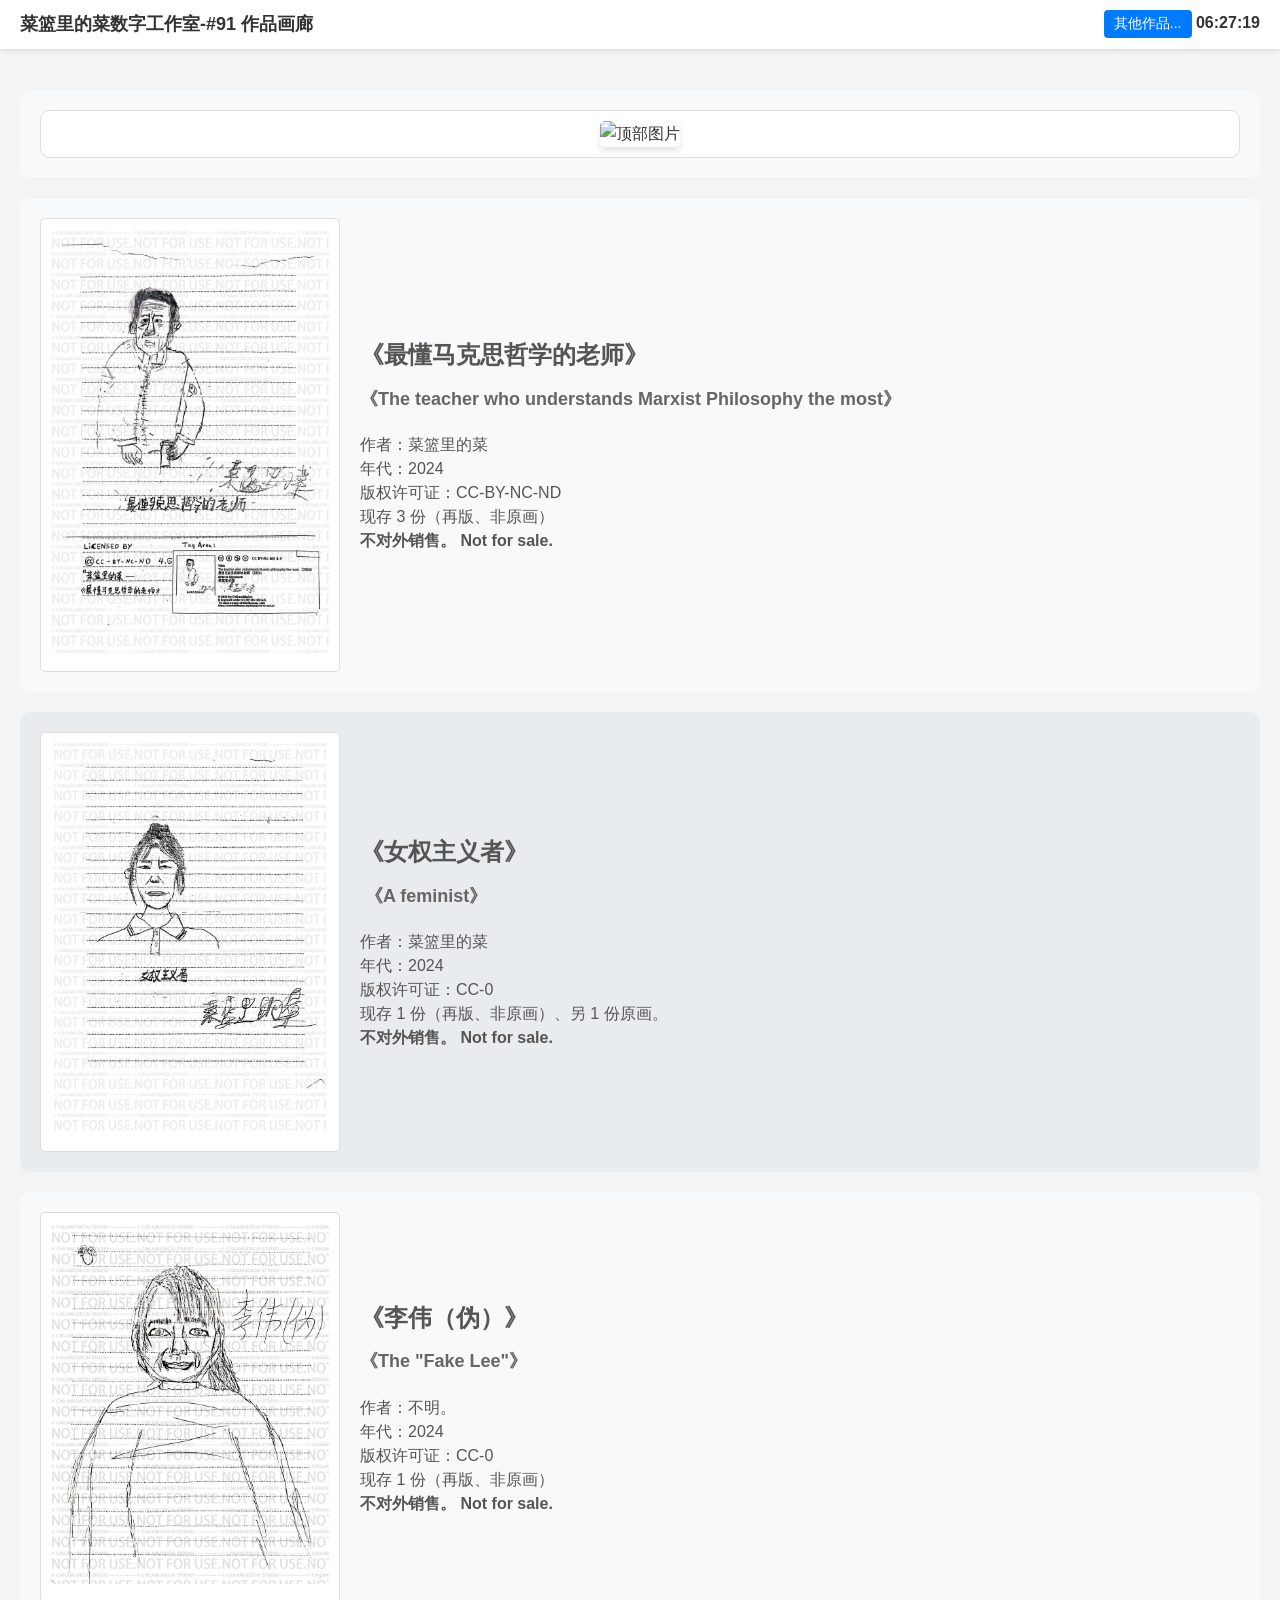
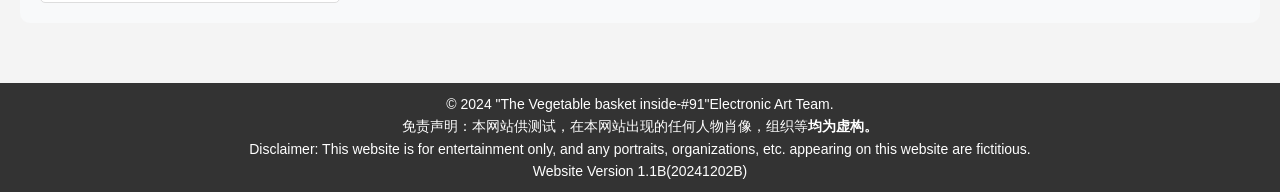
==== index.html @ 20da031d "Joke is Update! :) no way" ====
<!DOCTYPE html>
<html lang="zh-CN">
<head>
    <meta charset="UTF-8">
    <meta name="viewport" content="width=device-width, initial-scale=1.0">
    <title>"The Vegetable basket inside-#91"Electronic Art Team. Official Website</title>
    <link rel="stylesheet" href="style.css">
    <script src="script.js" defer></script>
</head>
<body>
    <!-- 顶栏 -->
    <header class="top-bar">
        <div class="left-section">
            <span class="title">菜篮里的菜数字工作室-#91 <strong>作品画廊</strong></span>
        </div>
    <div class="right-section">
    <button id="digital-art-museum" class="btn">其他作品...</button>
    <span id="clock" class="clock">00:00:00</span>
</div>
    </header>

    <!-- 主体内容 -->
    <main>
<section class="top-image-section" style="background-color: #f8f9fa;">
    <div class="art-frame">
        <img src="top1.png" alt="顶部图片">
    </div>
</section>
        <!-- 画作展示区域 1 -->
        <section class="art-section" style="background-color: #f8f9fa;">
            <div class="art-frame">
                <img src="pic1.png" alt="画作1">
            </div>
            <div class="art-info">
                <h1>《最懂马克思哲学的老师》</h1>
                <h2>《The teacher who understands Marxist Philosophy the most》</h2>
                <p>作者：菜篮里的菜<br>年代：2024<br>版权许可证：CC-BY-NC-ND</p>
	            <p>现存 3 份（再版、非原画）</p>
				<p><strong>不对外销售。 Not for sale.</strong></p>
            </div>
        </section>

        <!-- 画作展示区域 2 -->
        <section class="art-section" style="background-color: #e9ecef;">
            <div class="art-frame">
                <img src="pic2.png" alt="画作2">
            </div>
            <div class="art-info">
                <h1>《女权主义者》</h1>
                <h2>&nbsp;《A feminist》&nbsp;&nbsp;</h2>
              <p>作者：菜篮里的菜<br>年代：2024</p>
                <p>版权许可证：CC-0</p>
				<p>现存 1 份（再版、非原画）、另 1 份原画。</p>
				<p><strong>不对外销售。 Not for sale.</strong></p>
          </div>
        </section>
		        <!-- 画作展示区域 3-1 -->
        <section class="art-section" style="background-color: #f8f9fa;">
            <div class="art-frame">
                <img src="pic3.png" alt="画作3">
            </div>
            <div class="art-info">
                <h1>《李伟（伪）》</h1>
                <h2>《The "Fake Lee"》</h2>
                <p>作者：不明。<br>年代：2024<br>版权许可证：CC-0</p>
	            <p>现存 1 份（再版、非原画）</p>
				<p><strong>不对外销售。 Not for sale.</strong></p>
            </div>
        </section>

    </main>

    <!-- 页脚 -->
    <footer class="footer">
        <p>© 2024 "The Vegetable basket inside-#91"Electronic Art Team. </p>
        <p>免责声明：本网站供测试，在本网站出现的任何人物肖像，组织等<strong>均为虚构。</strong></p>
		<p>Disclaimer: This website is for entertainment only, and any portraits, organizations, etc. appearing on this website are fictitious.</p>
		<p>Website Version 1.1B(20241202B)</p>
    </footer>
</body>
</html>
---- style.css ----
/* 通用设置 */
* {
    margin: 0;
    padding: 0;
    box-sizing: border-box;
}
body {
    font-family: -apple-system, BlinkMacSystemFont, "Segoe UI", Roboto, "Helvetica Neue", Arial, sans-serif;
    line-height: 1.6;
    background-color: #f4f4f4;
    color: #333;
}

/* 顶栏 */
.top-bar {
    position: fixed;
    top: 0;
    width: 100%;
    background-color: #ffffff;
    display: flex;
    justify-content: space-between;
    align-items: center;
    padding: 10px 20px;
    box-shadow: 0 2px 4px rgba(0, 0, 0, 0.1);
    z-index: 1000;
}

.top-bar .left-section {
    display: flex;
    align-items: center;
}

.top-bar .logo {
    width: 30px;
    height: 30px;
    background-color: #000;
    border-radius: 50%;
    margin-right: 10px;
}

.top-bar .title {
    font-size: 18px;
    font-weight: bold;
}

.top-bar .clock {
    font-size: 16px;
    font-weight: bold;
}

/* 主体内容 */
main {
    margin-top: 70px;
    padding: 20px;
}

.art-section {
    display: flex;
    align-items: center;
    padding: 20px;
    border-radius: 10px;
    margin-bottom: 20px;
}

.art-frame {
    flex: 1;
    max-width: 300px;
    padding: 10px;
    background: #fff;
    border: 1px solid #ddd;
    border-radius: 5px;
    text-align: center;
}

.art-frame img {
    max-width: 100%;
    border-radius: 5px;
}

.art-info {
    flex: 2;
    padding: 20px;
    color: #555;
}

.art-info h1 {
    font-size: 24px;
    margin-bottom: 10px;
}

.art-info h2 {
    font-size: 18px;
    color: #666;
    margin-bottom: 20px;
}

.art-info p {
    font-size: 16px;
    line-height: 1.5;
}

/* 页脚 */
.footer {
    text-align: center;
    padding: 10px 0;
    background-color: #333;
    color: #fff;
    margin-top: 20px;
    font-size: 14px;
}
.btn {
    background-color: #007bff;
    color: #fff;
    border: none;
    border-radius: 4px;
    padding: 5px 10px;
    cursor: pointer;
    font-size: 14px;
    transition: background-color 0.3s ease;
}

.btn:hover {
    background-color: #0056b3;
}
/* 顶部图片区域样式 */
.top-image-section {
    display: flex;
    justify-content: center;
    align-items: center;
    padding: 20px;
    margin-bottom: 20px;
    border-radius: 10px;
}

.top-image-section .art-frame {
    max-width: 100%;
    background: #fff;
    border: 1px solid #ddd;
    border-radius: 10px;
    padding: 10px;
    text-align: center;
}

.top-image-section .art-frame img {
    max-width: 100%;
    border-radius: 5px;
    box-shadow: 0 4px 6px rgba(0, 0, 0, 0.1);
}
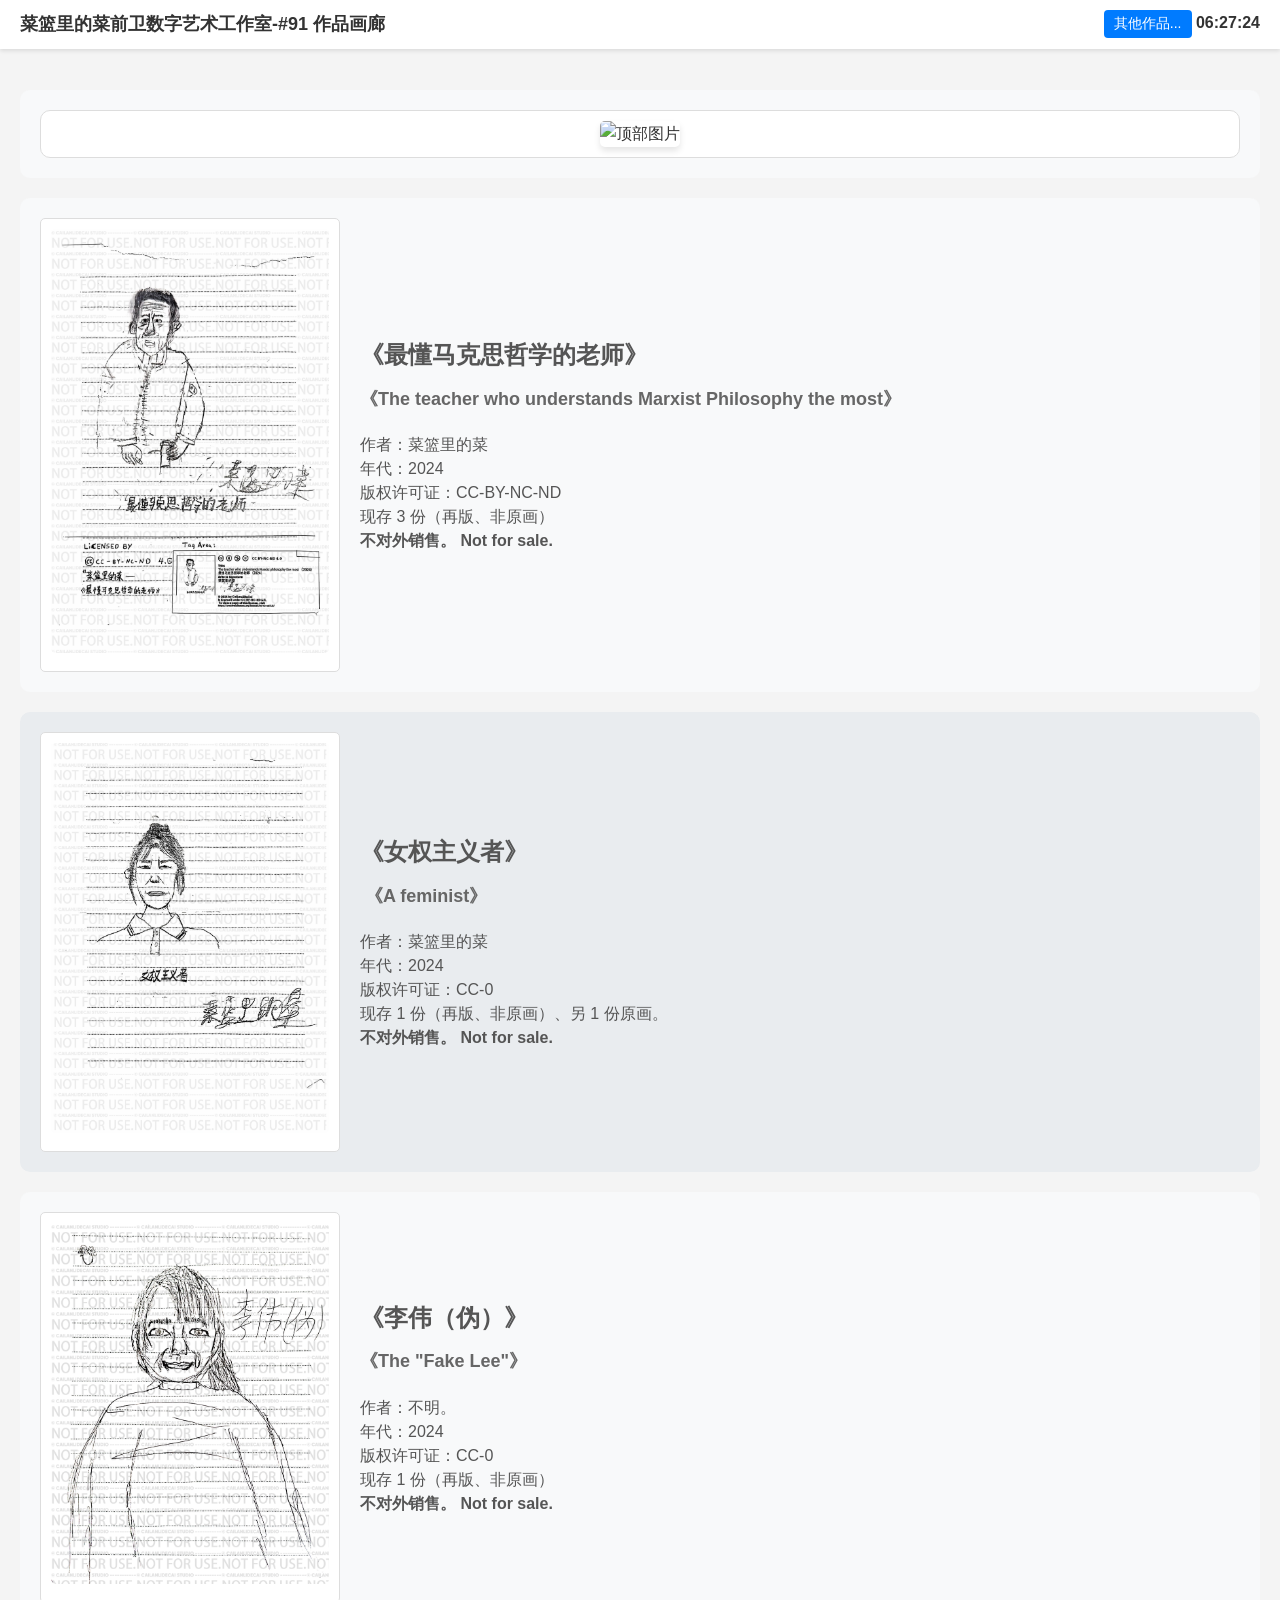
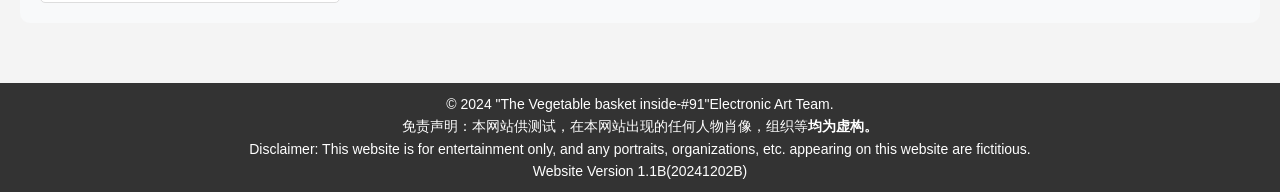
==== commit b5c4d2e3: "a joke :)))))" ====
--- a/index.html
+++ b/index.html
@@ -11,7 +11,7 @@
     <!-- 顶栏 -->
     <header class="top-bar">
         <div class="left-section">
-            <span class="title">菜篮里的菜数字工作室-#91 <strong>作品画廊</strong></span>
+            <span class="title">菜篮里的菜前卫数字艺术工作室-#91 <strong>作品画廊</strong></span>
         </div>
     <div class="right-section">
     <button id="digital-art-museum" class="btn">其他作品...</button>
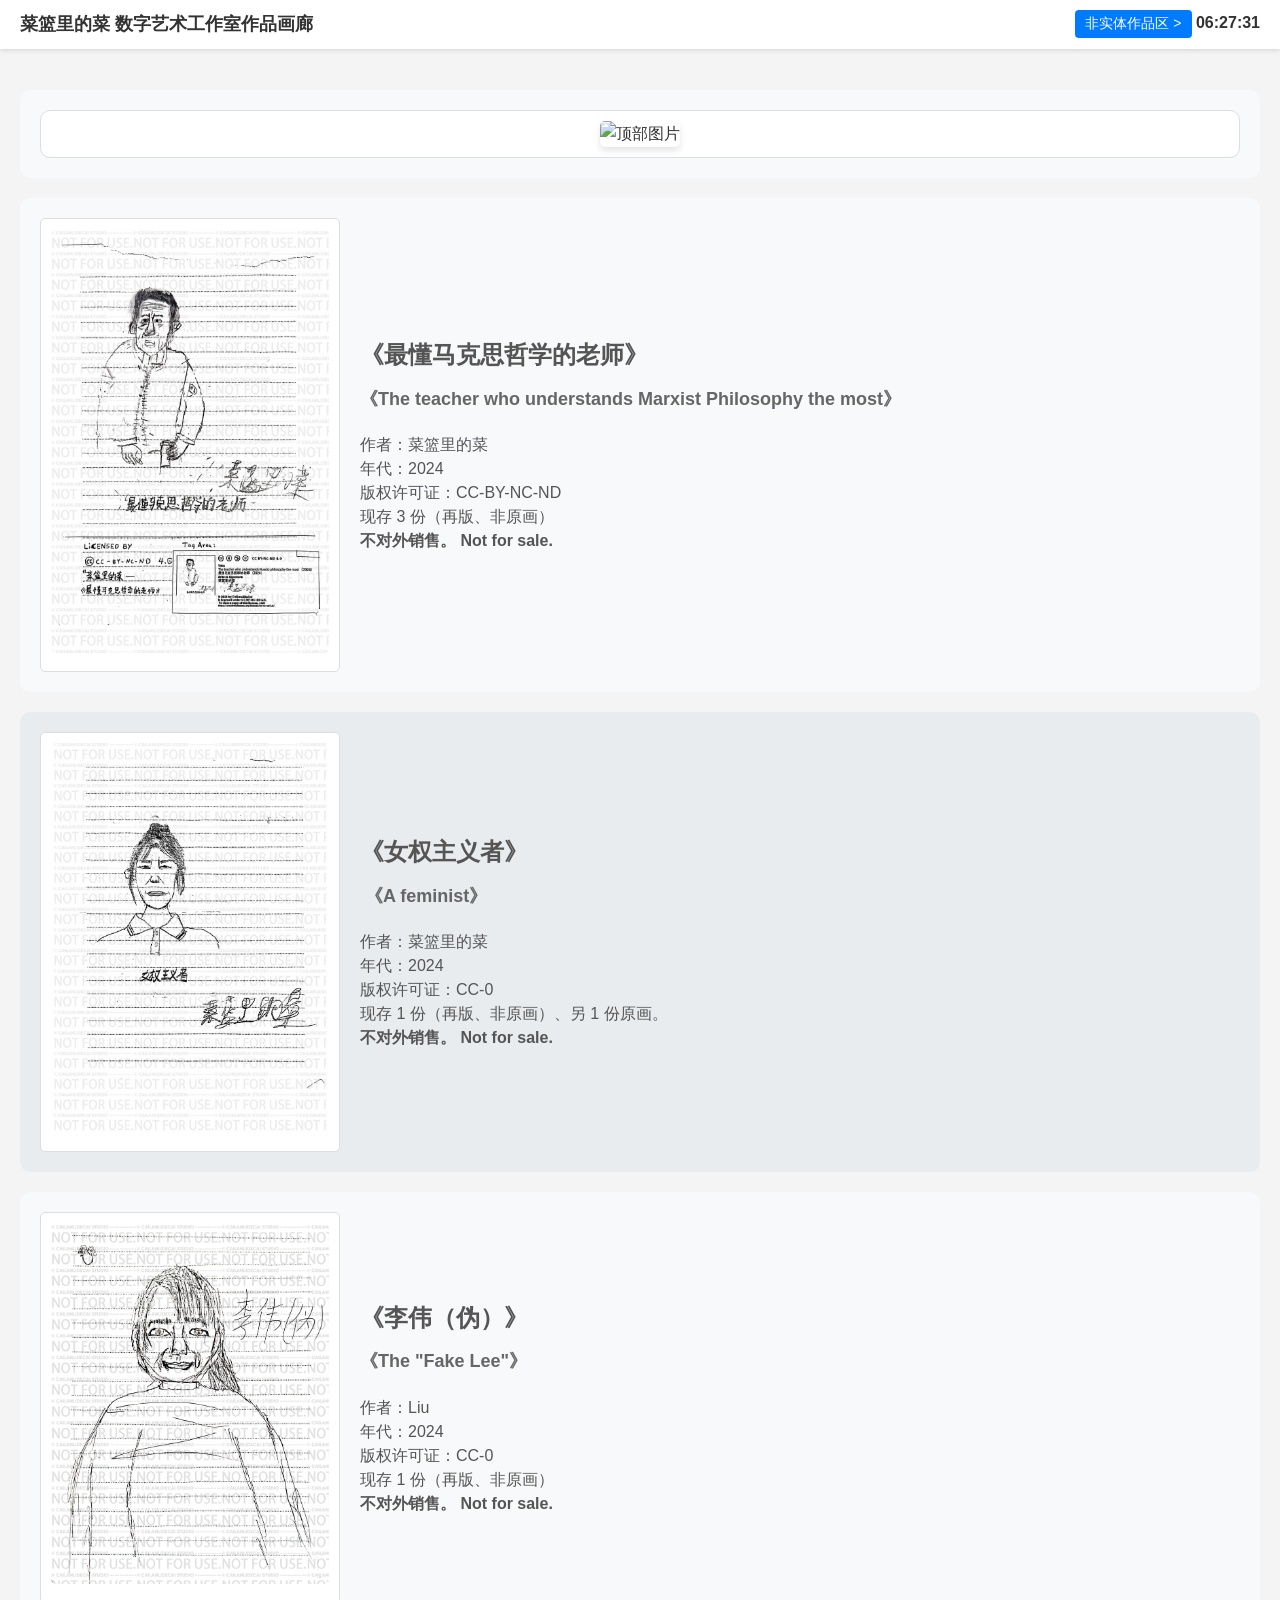
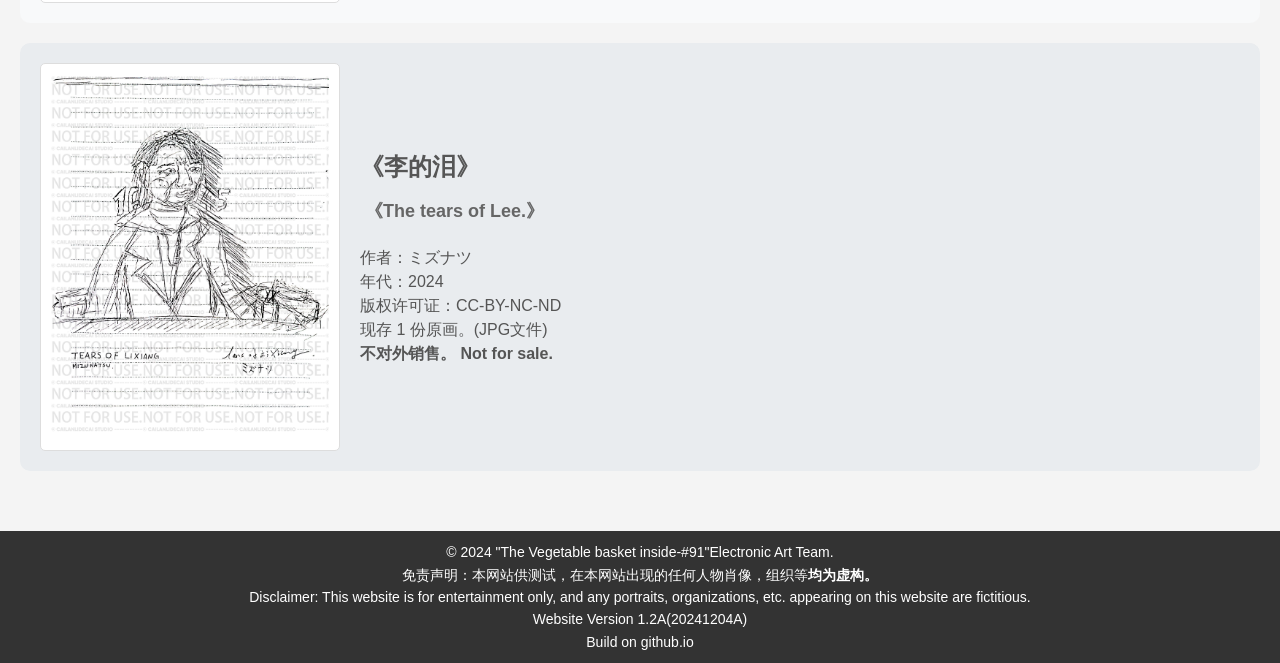
==== commit 96523f53: "update more joke :) This website is fake!" ====
--- a/index.html
+++ b/index.html
@@ -11,10 +11,10 @@
     <!-- 顶栏 -->
     <header class="top-bar">
         <div class="left-section">
-            <span class="title">菜篮里的菜前卫数字艺术工作室-#91 <strong>作品画廊</strong></span>
+            <span class="title">菜篮里的菜 数字艺术工作室<strong>作品画廊</strong></span>
         </div>
     <div class="right-section">
-    <button id="digital-art-museum" class="btn">其他作品...</button>
+    <button id="digital-art-museum" class="btn">非实体作品区 ></button>
     <span id="clock" class="clock">00:00:00</span>
 </div>
     </header>
@@ -23,7 +23,7 @@
     <main>
 <section class="top-image-section" style="background-color: #f8f9fa;">
     <div class="art-frame">
-        <img src="top1.png" alt="顶部图片">
+        <img src="top1v2.png" alt="顶部图片">
     </div>
 </section>
         <!-- 画作展示区域 1 -->
@@ -62,12 +62,25 @@
             <div class="art-info">
                 <h1>《李伟（伪）》</h1>
                 <h2>《The "Fake Lee"》</h2>
-                <p>作者：不明。<br>年代：2024<br>版权许可证：CC-0</p>
+                <p>作者：Liu<br>年代：2024<br>版权许可证：CC-0</p>
 	            <p>现存 1 份（再版、非原画）</p>
 				<p><strong>不对外销售。 Not for sale.</strong></p>
             </div>
         </section>
-
+        <!-- 画作展示区域 4-2 -->
+        <section class="art-section" style="background-color: #e9ecef;">
+            <div class="art-frame">
+                <img src="pic4.png" alt="画作4">
+            </div>
+            <div class="art-info">
+                <h1>《李的泪》</h1>
+                <h2>&nbsp;《The tears of Lee.》&nbsp;&nbsp;</h2>
+              <p>作者：ミズナツ<br>年代：2024</p>
+                <p>版权许可证：CC-BY-NC-ND</p>
+				<p>现存 1 份原画。(JPG文件)</p>
+				<p><strong>不对外销售。 Not for sale.</strong></p>
+          </div>
+        </section>
     </main>
 
     <!-- 页脚 -->
@@ -75,7 +88,8 @@
         <p>© 2024 "The Vegetable basket inside-#91"Electronic Art Team. </p>
         <p>免责声明：本网站供测试，在本网站出现的任何人物肖像，组织等<strong>均为虚构。</strong></p>
 		<p>Disclaimer: This website is for entertainment only, and any portraits, organizations, etc. appearing on this website are fictitious.</p>
-		<p>Website Version 1.1B(20241202B)</p>
+		<p>Website Version 1.2A(20241204A)</p>
+		<p>Build on github.io</p>
     </footer>
 </body>
 </html>
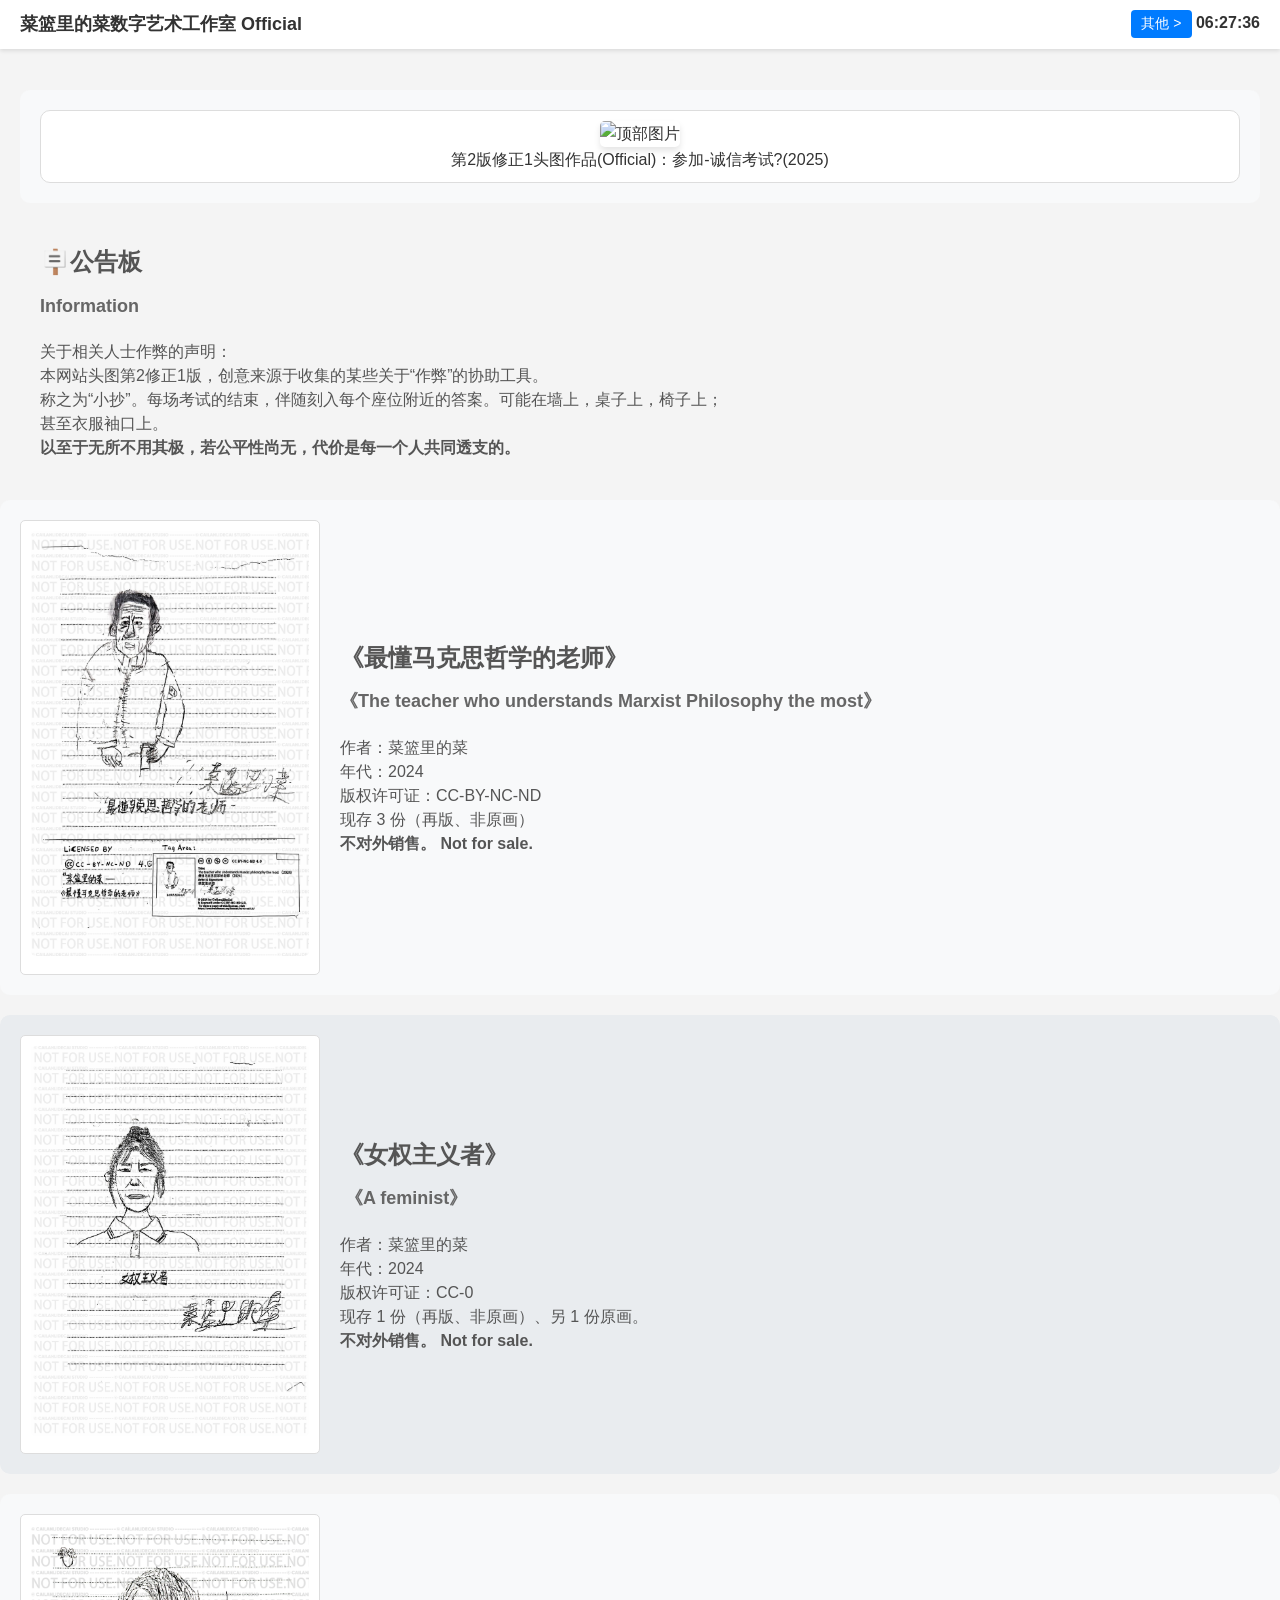
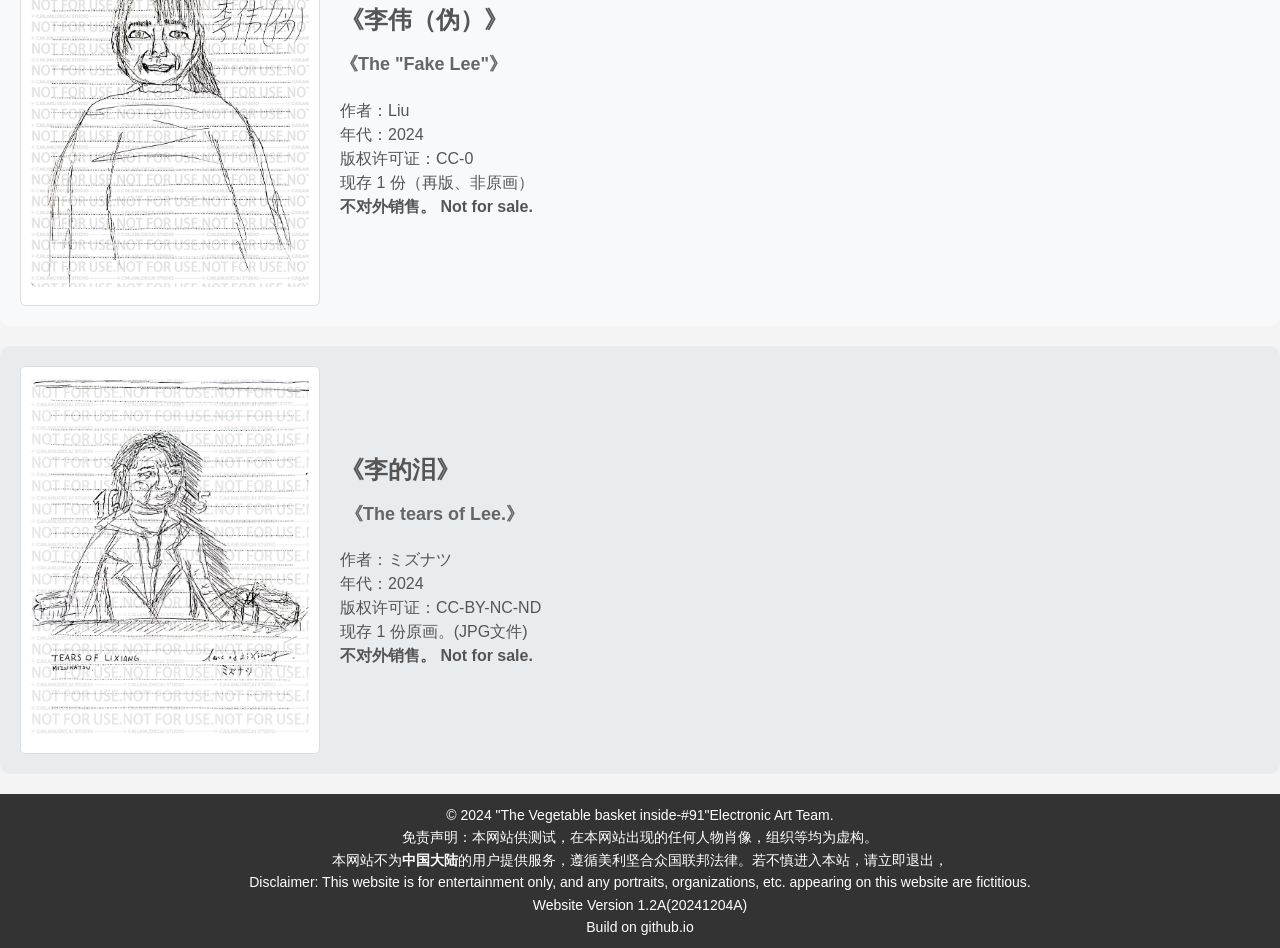
==== commit 052aeb9e: "v2(20250116a)" ====
--- a/index.html
+++ b/index.html
@@ -11,10 +11,10 @@
     <!-- 顶栏 -->
     <header class="top-bar">
         <div class="left-section">
-            <span class="title">菜篮里的菜 数字艺术工作室<strong>作品画廊</strong></span>
+            <span class="title">菜篮里的菜数字艺术工作室 Official</span>
         </div>
     <div class="right-section">
-    <button id="digital-art-museum" class="btn">非实体作品区 ></button>
+    <button id="digital-art-museum" class="btn">其他 ></button>
     <span id="clock" class="clock">00:00:00</span>
 </div>
     </header>
@@ -23,9 +23,22 @@
     <main>
 <section class="top-image-section" style="background-color: #f8f9fa;">
     <div class="art-frame">
-        <img src="top1v2.png" alt="顶部图片">
+        <img src="top2v1.png" alt="顶部图片">
+		                <p>第2版修正1头图作品(Official)：参加-诚信考试?(2025)</p>
     </div>
 </section>
+		        <!-- 画作展示区域 other -->
+
+            <div class="art-info">
+                <h1>🪧公告板</h1>
+                <h2>Information</h2>
+              <p>关于相关人士作弊的声明：<br>本网站头图第2修正1版，创意来源于收集的某些关于“作弊”的协助工具。</p>
+                <p>称之为“小抄”。每场考试的结束，伴随刻入每个座位附近的答案。可能在墙上，桌子上，椅子上；</p>
+				<p>甚至衣服袖口上。</p>
+				<p><strong>以至于无所不用其极，若公平性尚无，代价是每一个人共同透支的。</strong></p>
+          </div>
+        </section>
+    </main>
         <!-- 画作展示区域 1 -->
         <section class="art-section" style="background-color: #f8f9fa;">
             <div class="art-frame">
@@ -86,7 +99,8 @@
     <!-- 页脚 -->
     <footer class="footer">
         <p>© 2024 "The Vegetable basket inside-#91"Electronic Art Team. </p>
-        <p>免责声明：本网站供测试，在本网站出现的任何人物肖像，组织等<strong>均为虚构。</strong></p>
+        <p>免责声明：本网站供测试，在本网站出现的任何人物肖像，组织等均为虚构。</strong></p>
+        <p>本网站不为<strong>中国大陆</strong>的用户提供服务，遵循美利坚合众国联邦法律。若不慎进入本站，请立即退出，</strong></p>
 		<p>Disclaimer: This website is for entertainment only, and any portraits, organizations, etc. appearing on this website are fictitious.</p>
 		<p>Website Version 1.2A(20241204A)</p>
 		<p>Build on github.io</p>
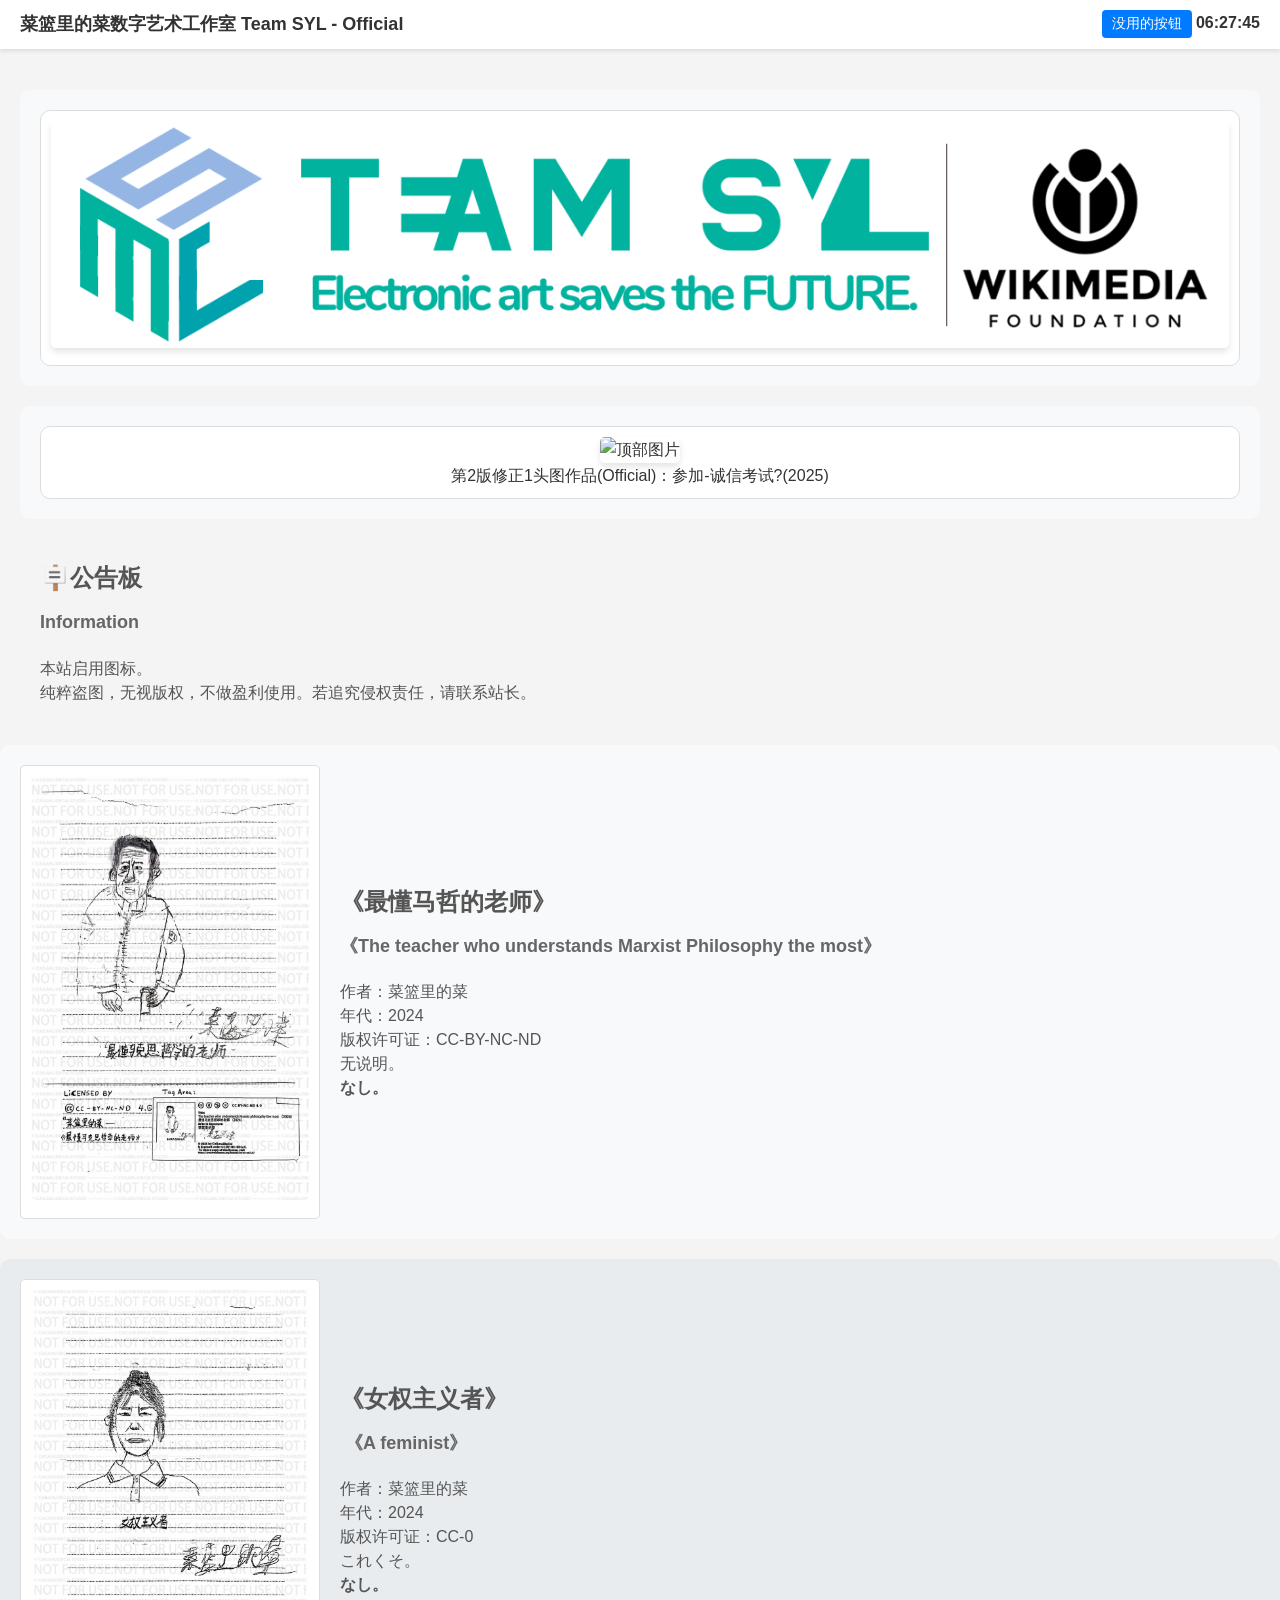
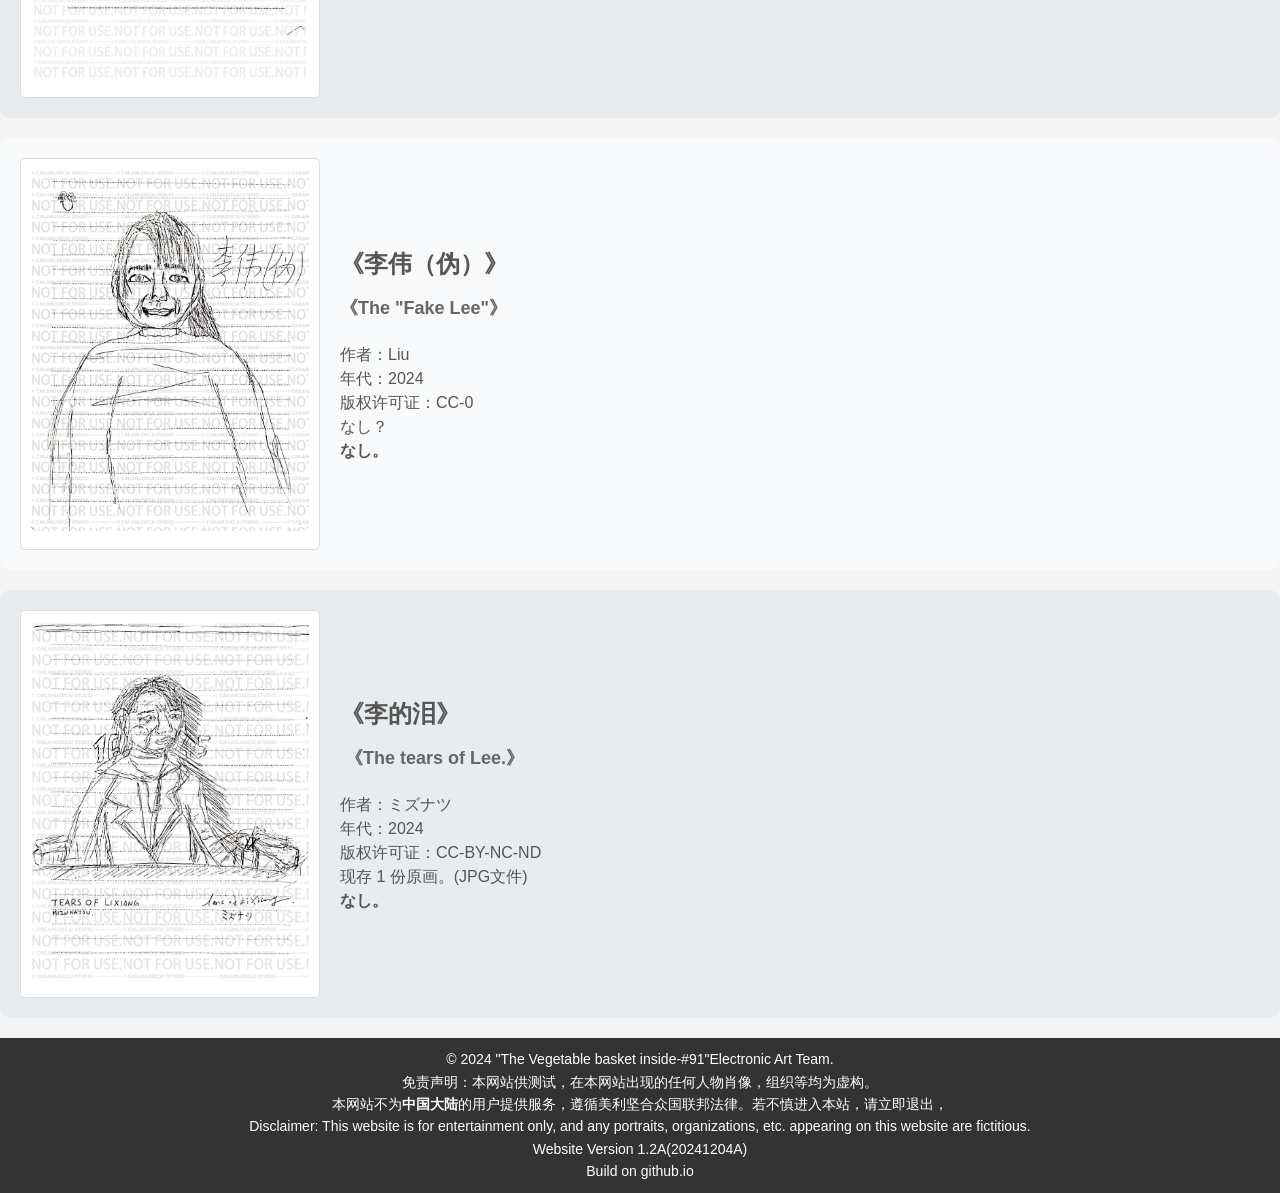
==== commit 3f325f69: "New Update!" ====
--- a/index.html
+++ b/index.html
@@ -3,7 +3,7 @@
 <head>
     <meta charset="UTF-8">
     <meta name="viewport" content="width=device-width, initial-scale=1.0">
-    <title>"The Vegetable basket inside-#91"Electronic Art Team. Official Website</title>
+    <title>Team SYL - Official Website</title>
     <link rel="stylesheet" href="style.css">
     <script src="script.js" defer></script>
 </head>
@@ -11,10 +11,10 @@
     <!-- 顶栏 -->
     <header class="top-bar">
         <div class="left-section">
-            <span class="title">菜篮里的菜数字艺术工作室 Official</span>
+            <span class="title">菜篮里的菜数字艺术工作室 Team SYL - Official</span>
         </div>
     <div class="right-section">
-    <button id="digital-art-museum" class="btn">其他 ></button>
+    <button id="digital-art-museum" class="btn">没用的按钮</button>
     <span id="clock" class="clock">00:00:00</span>
 </div>
     </header>
@@ -23,19 +23,23 @@
     <main>
 <section class="top-image-section" style="background-color: #f8f9fa;">
     <div class="art-frame">
+        <img src="logov1.png" alt="logo">
+    </div>
+</section>
+<section class="top-image-section" style="background-color: #f8f9fa;">
+    <div class="art-frame">
         <img src="top2v1.png" alt="顶部图片">
 		                <p>第2版修正1头图作品(Official)：参加-诚信考试?(2025)</p>
     </div>
 </section>
+		
 		        <!-- 画作展示区域 other -->
 
             <div class="art-info">
                 <h1>🪧公告板</h1>
                 <h2>Information</h2>
-              <p>关于相关人士作弊的声明：<br>本网站头图第2修正1版，创意来源于收集的某些关于“作弊”的协助工具。</p>
-                <p>称之为“小抄”。每场考试的结束，伴随刻入每个座位附近的答案。可能在墙上，桌子上，椅子上；</p>
-				<p>甚至衣服袖口上。</p>
-				<p><strong>以至于无所不用其极，若公平性尚无，代价是每一个人共同透支的。</strong></p>
+              <p>本站启用图标。<br>纯粹盗图，无视版权，不做盈利使用。若追究侵权责任，请联系站长。</p>
+
           </div>
         </section>
     </main>
@@ -45,11 +49,11 @@
                 <img src="pic1.png" alt="画作1">
             </div>
             <div class="art-info">
-                <h1>《最懂马克思哲学的老师》</h1>
+                <h1>《最懂马哲的老师》</h1>
                 <h2>《The teacher who understands Marxist Philosophy the most》</h2>
                 <p>作者：菜篮里的菜<br>年代：2024<br>版权许可证：CC-BY-NC-ND</p>
-	            <p>现存 3 份（再版、非原画）</p>
-				<p><strong>不对外销售。 Not for sale.</strong></p>
+	            <p>无说明。</p>
+				<p><strong>なし。</strong></p>
             </div>
         </section>
 
@@ -63,8 +67,8 @@
                 <h2>&nbsp;《A feminist》&nbsp;&nbsp;</h2>
               <p>作者：菜篮里的菜<br>年代：2024</p>
                 <p>版权许可证：CC-0</p>
-				<p>现存 1 份（再版、非原画）、另 1 份原画。</p>
-				<p><strong>不对外销售。 Not for sale.</strong></p>
+				<p>これくそ。</p>
+				<p><strong>なし。</strong></p>
           </div>
         </section>
 		        <!-- 画作展示区域 3-1 -->
@@ -76,8 +80,8 @@
                 <h1>《李伟（伪）》</h1>
                 <h2>《The "Fake Lee"》</h2>
                 <p>作者：Liu<br>年代：2024<br>版权许可证：CC-0</p>
-	            <p>现存 1 份（再版、非原画）</p>
-				<p><strong>不对外销售。 Not for sale.</strong></p>
+	            <p>なし？</p>
+				<p><strong>なし。</strong></p>
             </div>
         </section>
         <!-- 画作展示区域 4-2 -->
@@ -91,7 +95,7 @@
               <p>作者：ミズナツ<br>年代：2024</p>
                 <p>版权许可证：CC-BY-NC-ND</p>
 				<p>现存 1 份原画。(JPG文件)</p>
-				<p><strong>不对外销售。 Not for sale.</strong></p>
+				<p><strong>なし。</strong></p>
           </div>
         </section>
     </main>
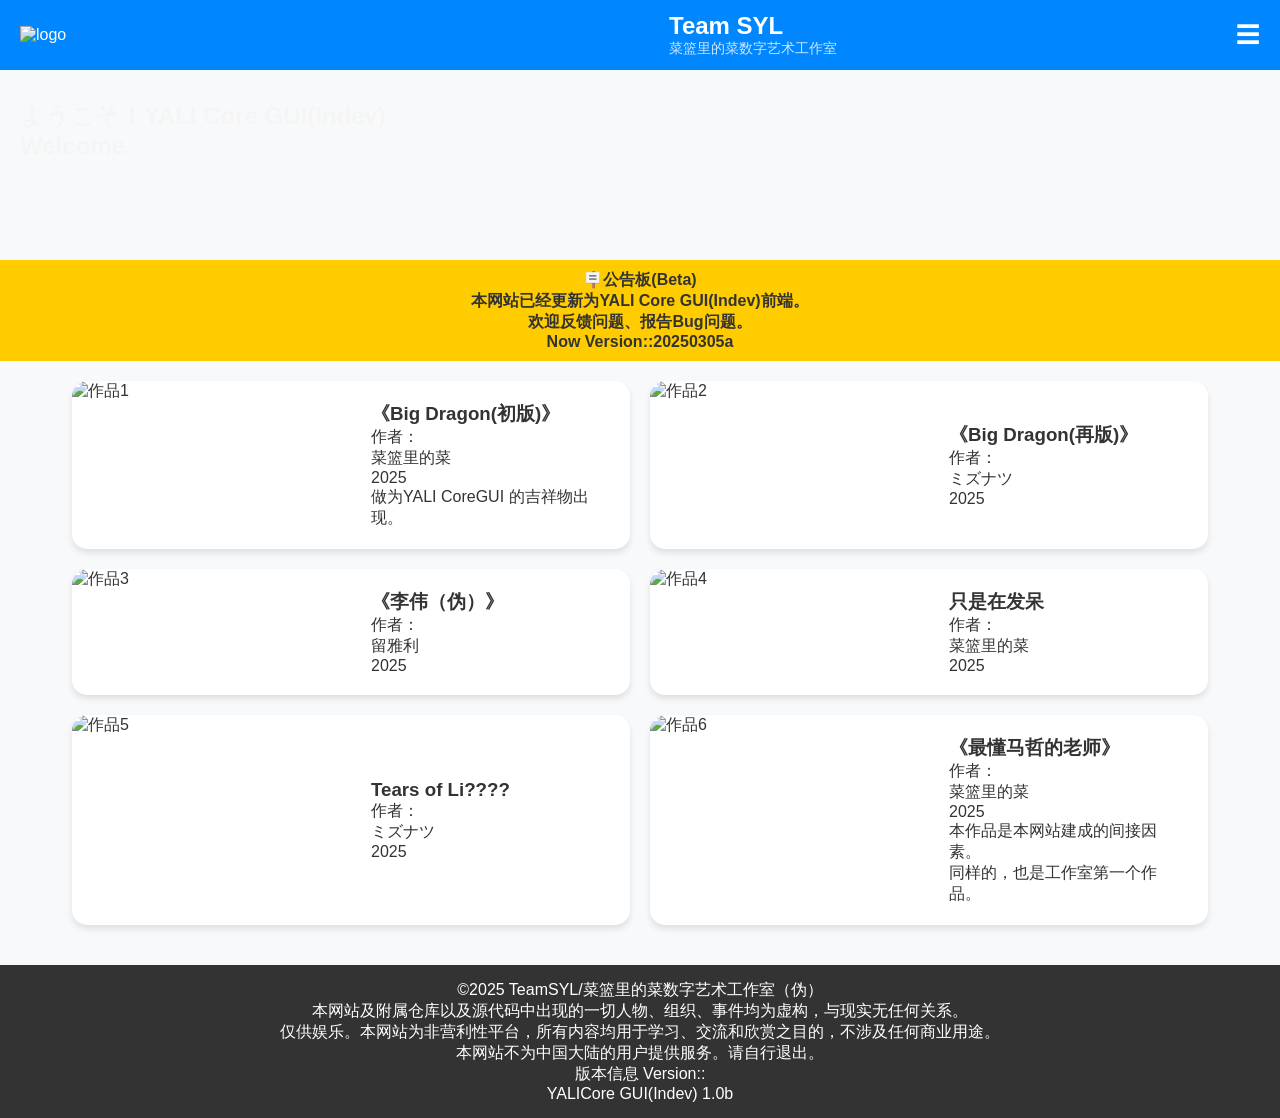
==== commit e3b03f7b: "YALICore GUI(Indev)Inside! New Start." ====
--- a/index.html
+++ b/index.html
@@ -3,111 +3,92 @@
 <head>
     <meta charset="UTF-8">
     <meta name="viewport" content="width=device-width, initial-scale=1.0">
-    <title>Team SYL - Official Website</title>
+    <title>Team SYL - Run on /YALICore Indev/</title>
     <link rel="stylesheet" href="style.css">
-    <script src="script.js" defer></script>
+    <script defer src="script.js"></script>
 </head>
 <body>
-    <!-- 顶栏 -->
-    <header class="top-bar">
-        <div class="left-section">
-            <span class="title">菜篮里的菜数字艺术工作室 Team SYL - Official</span>
+
+    <!-- 顶 -->
+    <header class="topbar">
+        <div class="logo-container">
+            <img src="images/logo.png" alt="logo" class="logo" ondblclick="redirectToInfo()">
         </div>
-    <div class="right-section">
-    <button id="digital-art-museum" class="btn">没用的按钮</button>
-    <span id="clock" class="clock">00:00:00</span>
-</div>
+        <div class="title">
+            <h1>Team SYL</h1>
+            <p>菜篮里的菜数字艺术工作室</p>
+        </div>
+        <button class="menu-btn" onclick="toggleMenu()">☰</button>
     </header>
 
-    <!-- 主体内容 -->
+    <!-- 菜单 -->
+    <nav class="side-menu">
+        <button class="close-btn" onclick="toggleMenu()">×</button>
+        <ul>
+            <li><a href="#">没用</a></li>
+            <li><a href="#">没用</a></li>
+            <li><a href="#">没用</a></li>
+        </ul>
+    </nav>
+	<!-- 侧边 -->
+<nav class="side-menu">
+    <button class="close-btn" onclick="toggleMenu()">×</button>
+    <ul>
+        <li><button class="menu-item" onclick="openPopup('你点这里干什么？')">首页</button></li>
+        <li><button class="menu-item" onclick="openPopup('告诉你了没用。')">没用</button></li>
+        <li><button class="menu-item" onclick="openPopup('免责声明
+
+本网站为非营利性平台，所有内容均用于学习、交流和欣赏之目的，不涉及任何商业用途。
+	1.	字体与文字图片
+	•	本网站所使用的字体、文字图片等素材，均来自官方授权、公共资源或用户自行提供。若因字体授权问题产生争议，请提供相关证明，我们将在核实后及时处理。
+	•	若某些字体或文字图片可能涉及未明确授权的版权内容，请相关权利人及时联系我们，我们将在收到通知后尽快删除或更换相关内容。
+	2.	用户投稿
+	•	用户在本网站提交的任何内容（包括但不限于文字、图片、字体等），应确保其拥有完整版权或已获得合法授权。
+	•	若用户提交的内容侵犯第三方权利，责任由投稿者本人承担，本网站不承担任何连带责任。
+	3.	法律与合规
+	•	本网站尊重并遵守中国大陆的知识产权法律法规，如《著作权法》《商标法》《互联网信息服务管理办法》等。
+	•	若网站内容无意中侵犯了您的合法权益，请联系我们，我们将积极沟通并妥善处理。')">联系我们</button></li>
+    </ul>
+</nav>
+
+<!-- 弹窗 -->
+<div id="popup" class="popup">
+    <div class="popup-content">
+        <p id="popup-text"></p>
+        <button class="popup-close" onclick="closePopup()">确定</button>
+    </div>
+</div>
+
+    <!-- 主页 -->
     <main>
-<section class="top-image-section" style="background-color: #f8f9fa;">
-    <div class="art-frame">
-        <img src="logov1.png" alt="logo">
-    </div>
-</section>
-<section class="top-image-section" style="background-color: #f8f9fa;">
-    <div class="art-frame">
-        <img src="top2v1.png" alt="顶部图片">
-		                <p>第2版修正1头图作品(Official)：参加-诚信考试?(2025)</p>
-    </div>
-</section>
-		
-		        <!-- 画作展示区域 other -->
-
-            <div class="art-info">
-                <h1>🪧公告板</h1>
-                <h2>Information</h2>
-              <p>本站启用图标。<br>纯粹盗图，无视版权，不做盈利使用。若追究侵权责任，请联系站长。</p>
-
-          </div>
+        <section class="hero">
+            <h2>ようこそ！YALI Core GUI(Indev)</h2>
+			<h2>Welcome.</h2>
         </section>
-    </main>
-        <!-- 画作展示区域 1 -->
-        <section class="art-section" style="background-color: #f8f9fa;">
-            <div class="art-frame">
-                <img src="pic1.png" alt="画作1">
-            </div>
-            <div class="art-info">
-                <h1>《最懂马哲的老师》</h1>
-                <h2>《The teacher who understands Marxist Philosophy the most》</h2>
-                <p>作者：菜篮里的菜<br>年代：2024<br>版权许可证：CC-BY-NC-ND</p>
-	            <p>无说明。</p>
-				<p><strong>なし。</strong></p>
-            </div>
+        <section class="announcement">
+            <p>🪧公告板(Beta)</p>
+            <p>本网站已经更新为YALI Core GUI(Indev)前端。</p>
+            <p>欢迎反馈问题、报告Bug问题。</p>
+            <p>Now Version::20250305a</p>
         </section>
-
-        <!-- 画作展示区域 2 -->
-        <section class="art-section" style="background-color: #e9ecef;">
-            <div class="art-frame">
-                <img src="pic2.png" alt="画作2">
-            </div>
-            <div class="art-info">
-                <h1>《女权主义者》</h1>
-                <h2>&nbsp;《A feminist》&nbsp;&nbsp;</h2>
-              <p>作者：菜篮里的菜<br>年代：2024</p>
-                <p>版权许可证：CC-0</p>
-				<p>これくそ。</p>
-				<p><strong>なし。</strong></p>
-          </div>
-        </section>
-		        <!-- 画作展示区域 3-1 -->
-        <section class="art-section" style="background-color: #f8f9fa;">
-            <div class="art-frame">
-                <img src="pic3.png" alt="画作3">
-            </div>
-            <div class="art-info">
-                <h1>《李伟（伪）》</h1>
-                <h2>《The "Fake Lee"》</h2>
-                <p>作者：Liu<br>年代：2024<br>版权许可证：CC-0</p>
-	            <p>なし？</p>
-				<p><strong>なし。</strong></p>
-            </div>
-        </section>
-        <!-- 画作展示区域 4-2 -->
-        <section class="art-section" style="background-color: #e9ecef;">
-            <div class="art-frame">
-                <img src="pic4.png" alt="画作4">
-            </div>
-            <div class="art-info">
-                <h1>《李的泪》</h1>
-                <h2>&nbsp;《The tears of Lee.》&nbsp;&nbsp;</h2>
-              <p>作者：ミズナツ<br>年代：2024</p>
-                <p>版权许可证：CC-BY-NC-ND</p>
-				<p>现存 1 份原画。(JPG文件)</p>
-				<p><strong>なし。</strong></p>
-          </div>
+        <section class="gallery">
+            <div class="gallery-item"><img src="images/1.png" alt="作品1"><div class="info"><h3>《Big Dragon(初版)》</h3><p>作者：</p><p>菜篮里的菜</p><p>2025</p><p>做为YALI CoreGUI 的吉祥物出现。</p></div></div>
+            <div class="gallery-item"><img src="images/2.png" alt="作品2"><div class="info"><h3>《Big Dragon(再版)》</h3><p>作者：</p><p>ミズナツ</p><p>2025</p></div></div>
+            <div class="gallery-item"><img src="images/3.png" alt="作品3"><div class="info"><h3>《李伟（伪）》</h3><p>作者：</p><p>留雅利</p><p>2025</p></div></div>
+            <div class="gallery-item"><img src="images/4.png" alt="作品4"><div class="info"><h3>只是在发呆</h3><p>作者：</p><p>菜篮里的菜</p><p>2025</p></div></div>
+            <div class="gallery-item"><img src="images/5.png" alt="作品5"><div class="info"><h3>Tears of Li????</h3><p>作者：</p><p>ミズナツ</p><p>2025</p></div></div>
+            <div class="gallery-item"><img src="images/6.png" alt="作品6"><div class="info"><h3>《最懂马哲的老师》</h3><p>作者：</p><p>菜篮里的菜</p><p>2025</p><p>本作品是本网站建成的间接因素。</p><p>同样的，也是工作室第一个作品。</p></div></div></div></div>
         </section>
     </main>
 
-    <!-- 页脚 -->
-    <footer class="footer">
-        <p>© 2024 "The Vegetable basket inside-#91"Electronic Art Team. </p>
-        <p>免责声明：本网站供测试，在本网站出现的任何人物肖像，组织等均为虚构。</strong></p>
-        <p>本网站不为<strong>中国大陆</strong>的用户提供服务，遵循美利坚合众国联邦法律。若不慎进入本站，请立即退出，</strong></p>
-		<p>Disclaimer: This website is for entertainment only, and any portraits, organizations, etc. appearing on this website are fictitious.</p>
-		<p>Website Version 1.2A(20241204A)</p>
-		<p>Build on github.io</p>
+    <footer>
+        <p>&copy;2025 TeamSYL/菜篮里的菜数字艺术工作室（伪）</p>
+        <p>本网站及附属仓库以及源代码中出现的一切人物、组织、事件均为虚构，与现实无任何关系。</p></p>仅供娱乐。本网站为非营利性平台，所有内容均用于学习、交流和欣赏之目的，不涉及任何商业用途。</p>
+        <p>本网站不为中国大陆的用户提供服务。请自行退出。</p>
+        <p>版本信息 Version::</p>
+		<p>YALICore GUI(Indev) 1.0b</p>
     </footer>
+
+	
 </body>
 </html>
--- a/style.css
+++ b/style.css
@@ -1,148 +1,266 @@
-/* 通用设置 */
+/* 全局样式 */
 * {
     margin: 0;
     padding: 0;
     box-sizing: border-box;
-}
+    font-family: "Arial", sans-serif;
+}
+
 body {
-    font-family: -apple-system, BlinkMacSystemFont, "Segoe UI", Roboto, "Helvetica Neue", Arial, sans-serif;
-    line-height: 1.6;
-    background-color: #f4f4f4;
+    background-color: #f8f9fa;
     color: #333;
 }
 
 /* 顶栏 */
-.top-bar {
+.topbar {
+    display: flex;
+    justify-content: space-between;
+    align-items: center;
+    background-color: #0086FF;
+    color: white;
+    padding: 15px 20px;
     position: fixed;
     top: 0;
     width: 100%;
-    background-color: #ffffff;
-    display: flex;
-    justify-content: space-between;
-    align-items: center;
+    height: 70px;
+    z-index: 1000;
+}
+
+.title h1 {
+    font-size: 24px;
+    font-weight: bold;
+	
+}
+
+.title p {
+    font-size: 14px;
+    opacity: 0.8;
+}
+
+/* 菜单按钮 */
+.menu-btn {
+    font-size: 24px;
+    background: none;
+    border: none;
+    color: white;
+    cursor: pointer;
+}
+
+/* 侧边菜单 */
+.side-menu {
+    position: fixed;
+    right: -250px;
+    top: 0;
+    width: 250px;
+    height: 100%;
+    background-color: #E7E7E7;
+    color: white;
+    padding-top: 60px;
+    transition: right 0.4s ease-in-out;
+    border-top-left-radius: 20px;
+    border-bottom-left-radius: 20px;
+}
+
+.side-menu.active {
+    right: 0;
+}
+
+/* 响应式菜单 */
+@media (max-width : 1083px ){
+    .side-menu {
+        width: 200px;
+    }
+}
+
+/* 头图 */
+.hero {
+    background: url("images/banner.png") no-repeat center;
+    background-size: cover;
+    text-align: left;
+    color: whitesmoke;
+    padding: 100px 20px;
+}
+
+/* 公告板 */
+.announcement {
+    background: #ffcc00;
+    color: #333;
+    padding: 10px;
+    text-align: center;
+    font-weight: bold;
+}
+
+/* 画廊 */
+.gallery {
+    display: flex;
+    flex-wrap: wrap;
+    justify-content: center;
+    gap: 20px;
+    padding: 20px;
+}
+
+.gallery-item {
+    display: flex;
+    width: 45%;
+    background: white;
+    border-radius: 15px;
+    overflow: hidden;
+    box-shadow: 0px 4px 6px rgba(0, 0, 0, 0.1);
+    transition: transform 0.3s ease-in-out;
+}
+
+/* 适应手机屏幕 */
+@media (max-width : 1083px ){
+    .gallery-item {
+        width: 90%;
+        flex-direction: column;
+    }
+}
+
+.gallery-item:hover {
+    transform: scale(1.03);
+}
+
+.gallery-item img {
+    width: 50%;
+    object-fit: cover;
+    border-top-left-radius: 15px;
+    border-bottom-left-radius: 15px;
+}
+
+@media (max-width : 1083px ){
+    .gallery-item img {
+        width: 100%;
+    }
+}
+
+.gallery-item .info {
+    width: 50%;
+    padding: 20px;
+    display: flex;
+    flex-direction: column;
+    justify-content: center;
+}
+
+@media (max-width : 1083px ){
+    .gallery-item .info {
+        width: 100%;
+        text-align: center;
+    }
+}
+
+/* 底部 */
+footer {
+    text-align: center;
+    padding: 15px;
+    background: #333;
+    color: white;
+    margin-top: 20px;
+}
+/* 网站标志 */
+.logo-container {
+    display: flex;
+    align-items: center;
+}
+
+.logo {
+    width: 250px;
+    height: auto;
+    object-fit: contain;
+    cursor: pointer;
+}
+/* 彩蛋 */
+.info-page {
+    background-color: #d0ebff; /* 淡蓝色背景 */
+    display: flex;
+    justify-content: center;
+    align-items: center;
+    height: 100vh;
+    flex-direction: column;
+    text-align: center;
+}
+
+.content {
+    max-width: 600px;
+}
+
+#team-logo {
+    width: 100%;
+    max-width: 400px;
+    cursor: pointer;
+    transition: opacity 0.3s ease-in-out;
+}
+/* 侧边菜单 */
+.side-menu {
+    position: fixed;
+    top: 0;
+    right: -250px;
+    width: 250px;
+    height: 100%;
+    background: rgba(50, 50, 50, 0.9);
+    backdrop-filter: blur(10px);
+    transition: right 0.3s ease-in-out;
+    display: flex;
+    flex-direction: column;
+    align-items: center;
+    padding-top: 50px;
+}
+
+.side-menu.active {
+    right: 0;
+}
+
+/* 关闭按钮 */
+.close-btn {
+    font-size: 24px;
+    color: white;
+    background: none;
+    border: none;
+    cursor: pointer;
+    position: absolute;
+    top: 10px;
+    right: 15px;
+}
+
+/* 菜单按钮（超大圆角） */
+.menu-item {
+    background: #ffffff;
+    border: none;
+    padding: 15px 30px;
+    margin: 10px 0;
+    border-radius: 50px;
+    font-size: 18px;
+    cursor: pointer;
+    transition: 0.3s;
+}
+
+.menu-item:hover {
+    background: #ddd;
+}
+
+/* 弹窗 */
+.popup {
+    position: fixed;
+    top: 50%;
+    left: 50%;
+    transform: translate(-50%, -50%);
+    background: white;
+    padding: 20px;
+    border-radius: 15px;
+    box-shadow: 0 0 10px rgba(0, 0, 0, 0.2);
+    display: none;
+}
+
+.popup-content {
+    text-align: center;
+}
+
+.popup-close {
+    background: #007bff;
+    color: white;
+    border: none;
     padding: 10px 20px;
-    box-shadow: 0 2px 4px rgba(0, 0, 0, 0.1);
-    z-index: 1000;
-}
-
-.top-bar .left-section {
-    display: flex;
-    align-items: center;
-}
-
-.top-bar .logo {
-    width: 30px;
-    height: 30px;
-    background-color: #000;
-    border-radius: 50%;
-    margin-right: 10px;
-}
-
-.top-bar .title {
-    font-size: 18px;
-    font-weight: bold;
-}
-
-.top-bar .clock {
-    font-size: 16px;
-    font-weight: bold;
-}
-
-/* 主体内容 */
-main {
-    margin-top: 70px;
-    padding: 20px;
-}
-
-.art-section {
-    display: flex;
-    align-items: center;
-    padding: 20px;
-    border-radius: 10px;
-    margin-bottom: 20px;
-}
-
-.art-frame {
-    flex: 1;
-    max-width: 300px;
-    padding: 10px;
-    background: #fff;
-    border: 1px solid #ddd;
-    border-radius: 5px;
-    text-align: center;
-}
-
-.art-frame img {
-    max-width: 100%;
-    border-radius: 5px;
-}
-
-.art-info {
-    flex: 2;
-    padding: 20px;
-    color: #555;
-}
-
-.art-info h1 {
-    font-size: 24px;
-    margin-bottom: 10px;
-}
-
-.art-info h2 {
-    font-size: 18px;
-    color: #666;
-    margin-bottom: 20px;
-}
-
-.art-info p {
-    font-size: 16px;
-    line-height: 1.5;
-}
-
-/* 页脚 */
-.footer {
-    text-align: center;
-    padding: 10px 0;
-    background-color: #333;
-    color: #fff;
-    margin-top: 20px;
-    font-size: 14px;
-}
-.btn {
-    background-color: #007bff;
-    color: #fff;
-    border: none;
-    border-radius: 4px;
-    padding: 5px 10px;
-    cursor: pointer;
-    font-size: 14px;
-    transition: background-color 0.3s ease;
-}
-
-.btn:hover {
-    background-color: #0056b3;
-}
-/* 顶部图片区域样式 */
-.top-image-section {
-    display: flex;
-    justify-content: center;
-    align-items: center;
-    padding: 20px;
-    margin-bottom: 20px;
-    border-radius: 10px;
-}
-
-.top-image-section .art-frame {
-    max-width: 100%;
-    background: #fff;
-    border: 1px solid #ddd;
-    border-radius: 10px;
-    padding: 10px;
-    text-align: center;
-}
-
-.top-image-section .art-frame img {
-    max-width: 100%;
-    border-radius: 5px;
-    box-shadow: 0 4px 6px rgba(0, 0, 0, 0.1);
-}+    margin-top: 10px;
+    border-radius: 20px;
+    cursor: pointer;
+}
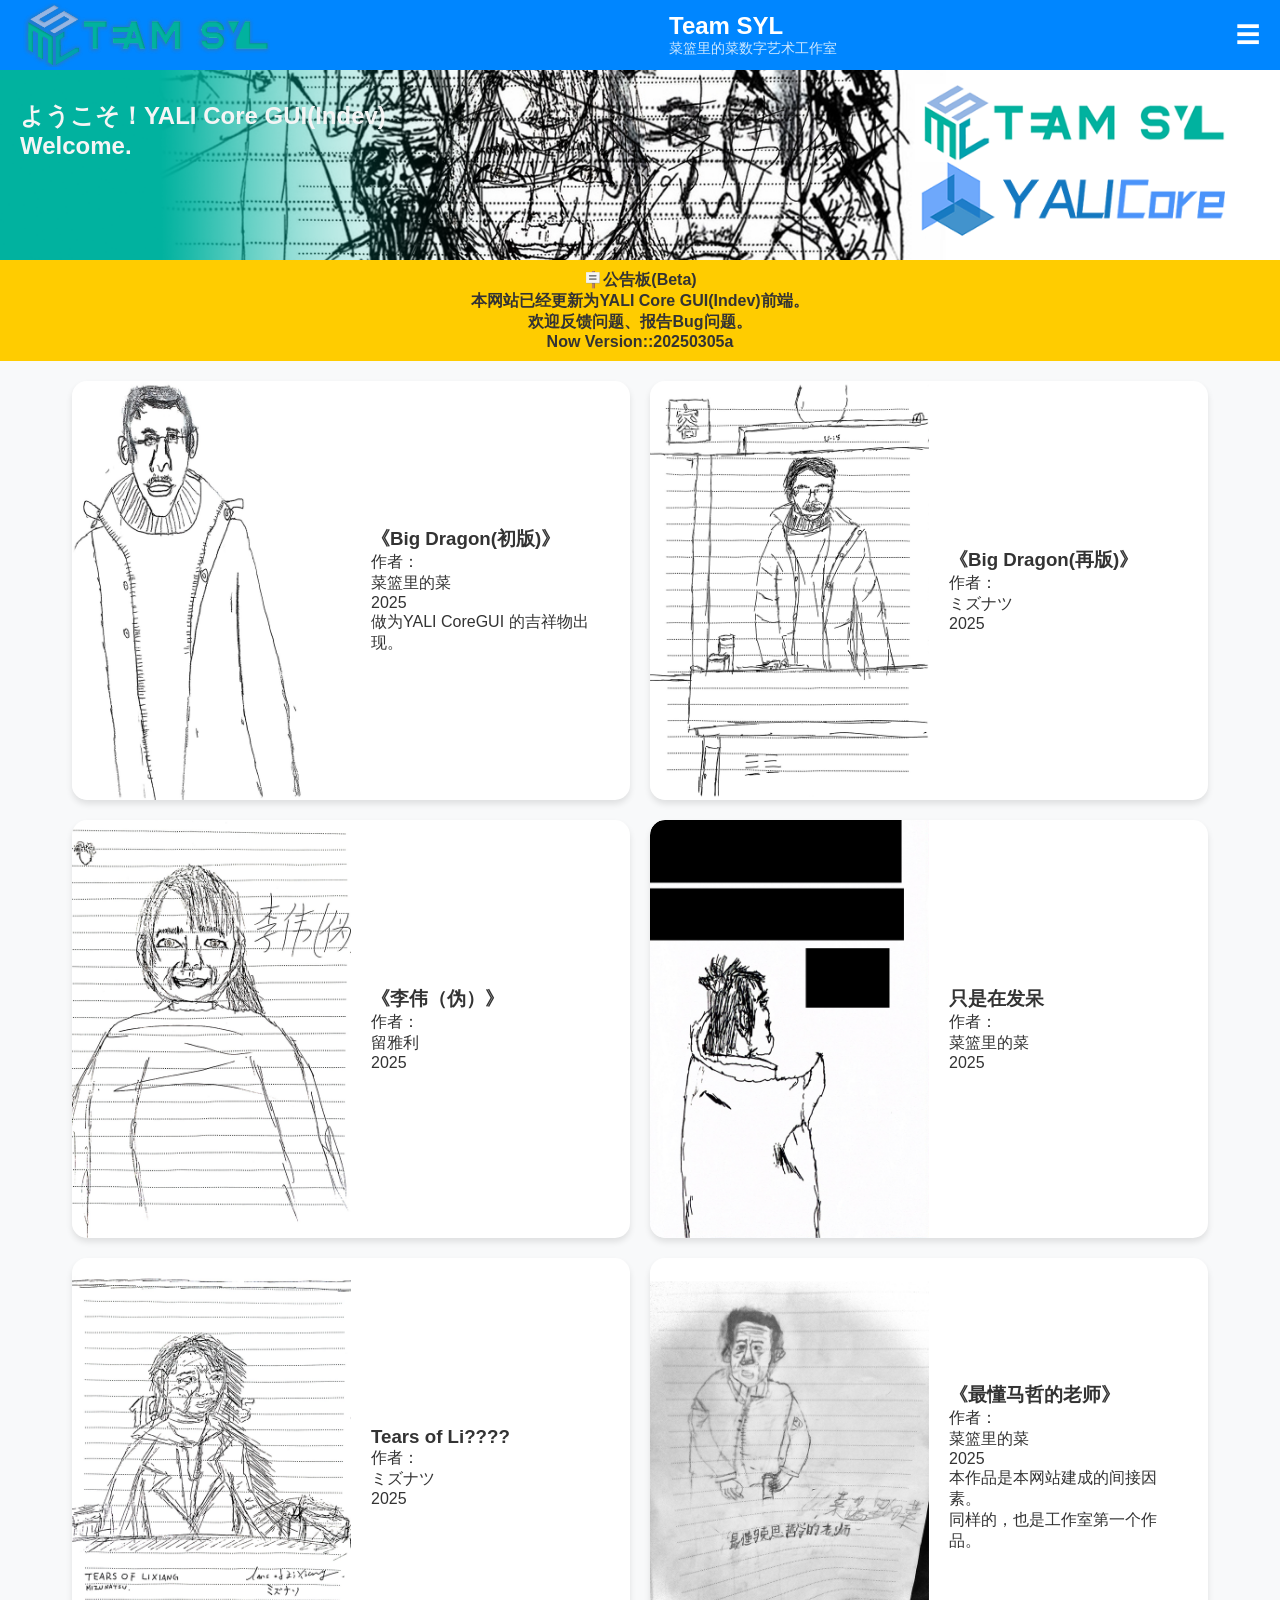
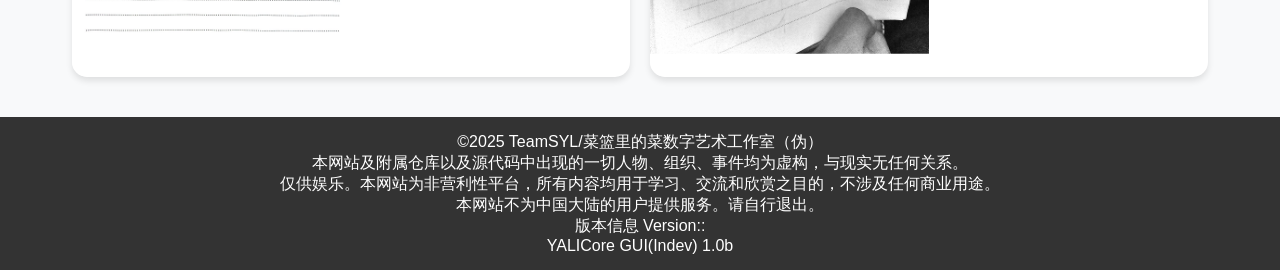
==== commit c6f5d406: "Fix photos problem." ====
--- a/index.html
+++ b/index.html
@@ -12,7 +12,7 @@
     <!-- 顶 -->
     <header class="topbar">
         <div class="logo-container">
-            <img src="images/logo.png" alt="logo" class="logo" ondblclick="redirectToInfo()">
+            <img src="logo.png" alt="logo" class="logo" ondblclick="redirectToInfo()">
         </div>
         <div class="title">
             <h1>Team SYL</h1>
@@ -72,12 +72,12 @@
             <p>Now Version::20250305a</p>
         </section>
         <section class="gallery">
-            <div class="gallery-item"><img src="images/1.png" alt="作品1"><div class="info"><h3>《Big Dragon(初版)》</h3><p>作者：</p><p>菜篮里的菜</p><p>2025</p><p>做为YALI CoreGUI 的吉祥物出现。</p></div></div>
-            <div class="gallery-item"><img src="images/2.png" alt="作品2"><div class="info"><h3>《Big Dragon(再版)》</h3><p>作者：</p><p>ミズナツ</p><p>2025</p></div></div>
-            <div class="gallery-item"><img src="images/3.png" alt="作品3"><div class="info"><h3>《李伟（伪）》</h3><p>作者：</p><p>留雅利</p><p>2025</p></div></div>
-            <div class="gallery-item"><img src="images/4.png" alt="作品4"><div class="info"><h3>只是在发呆</h3><p>作者：</p><p>菜篮里的菜</p><p>2025</p></div></div>
-            <div class="gallery-item"><img src="images/5.png" alt="作品5"><div class="info"><h3>Tears of Li????</h3><p>作者：</p><p>ミズナツ</p><p>2025</p></div></div>
-            <div class="gallery-item"><img src="images/6.png" alt="作品6"><div class="info"><h3>《最懂马哲的老师》</h3><p>作者：</p><p>菜篮里的菜</p><p>2025</p><p>本作品是本网站建成的间接因素。</p><p>同样的，也是工作室第一个作品。</p></div></div></div></div>
+            <div class="gallery-item"><img src="1.png" alt="作品1"><div class="info"><h3>《Big Dragon(初版)》</h3><p>作者：</p><p>菜篮里的菜</p><p>2025</p><p>做为YALI CoreGUI 的吉祥物出现。</p></div></div>
+            <div class="gallery-item"><img src="2.png" alt="作品2"><div class="info"><h3>《Big Dragon(再版)》</h3><p>作者：</p><p>ミズナツ</p><p>2025</p></div></div>
+            <div class="gallery-item"><img src="3.png" alt="作品3"><div class="info"><h3>《李伟（伪）》</h3><p>作者：</p><p>留雅利</p><p>2025</p></div></div>
+            <div class="gallery-item"><img src="4.png" alt="作品4"><div class="info"><h3>只是在发呆</h3><p>作者：</p><p>菜篮里的菜</p><p>2025</p></div></div>
+            <div class="gallery-item"><img src="5.png" alt="作品5"><div class="info"><h3>Tears of Li????</h3><p>作者：</p><p>ミズナツ</p><p>2025</p></div></div>
+            <div class="gallery-item"><img src="6.png" alt="作品6"><div class="info"><h3>《最懂马哲的老师》</h3><p>作者：</p><p>菜篮里的菜</p><p>2025</p><p>本作品是本网站建成的间接因素。</p><p>同样的，也是工作室第一个作品。</p></div></div></div></div>
         </section>
     </main>
 
--- a/style.css
+++ b/style.css
@@ -74,7 +74,7 @@
 
 /* 头图 */
 .hero {
-    background: url("images/banner.png") no-repeat center;
+    background: url("banner.png") no-repeat center;
     background-size: cover;
     text-align: left;
     color: whitesmoke;
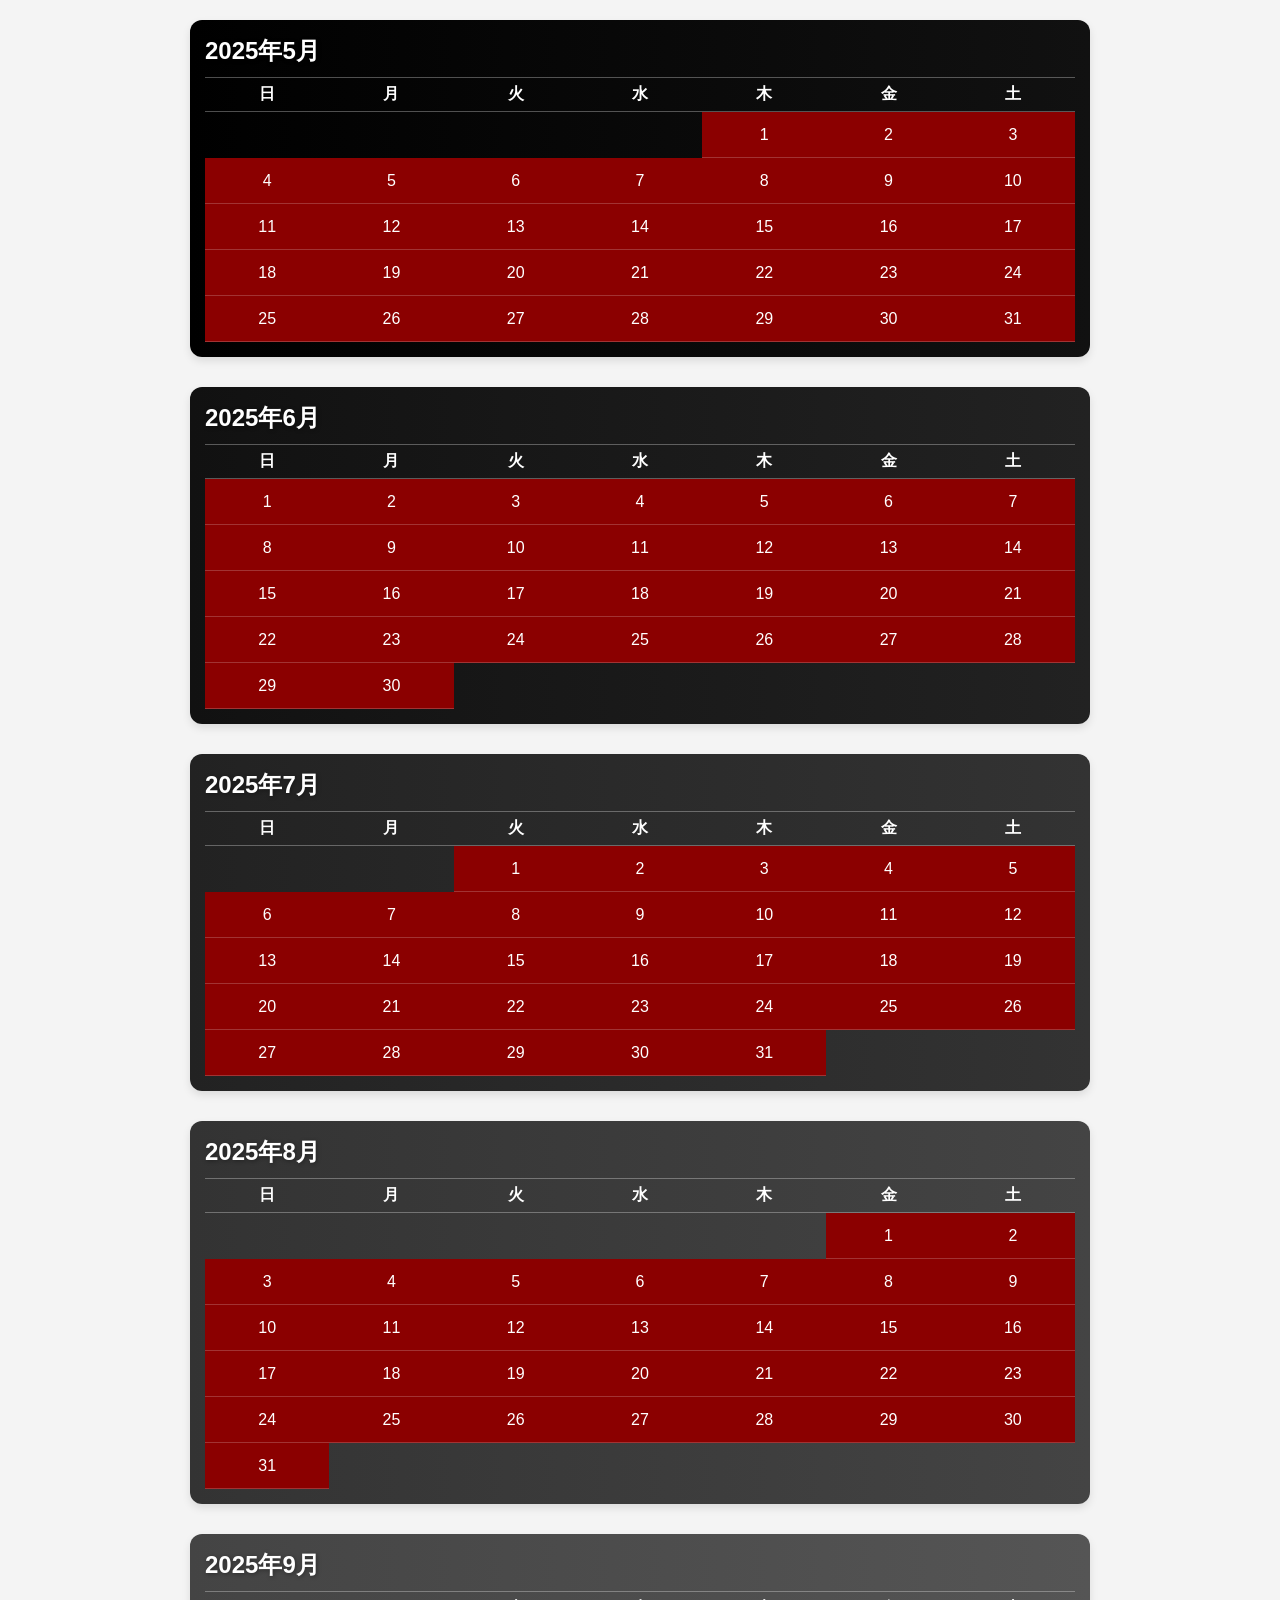
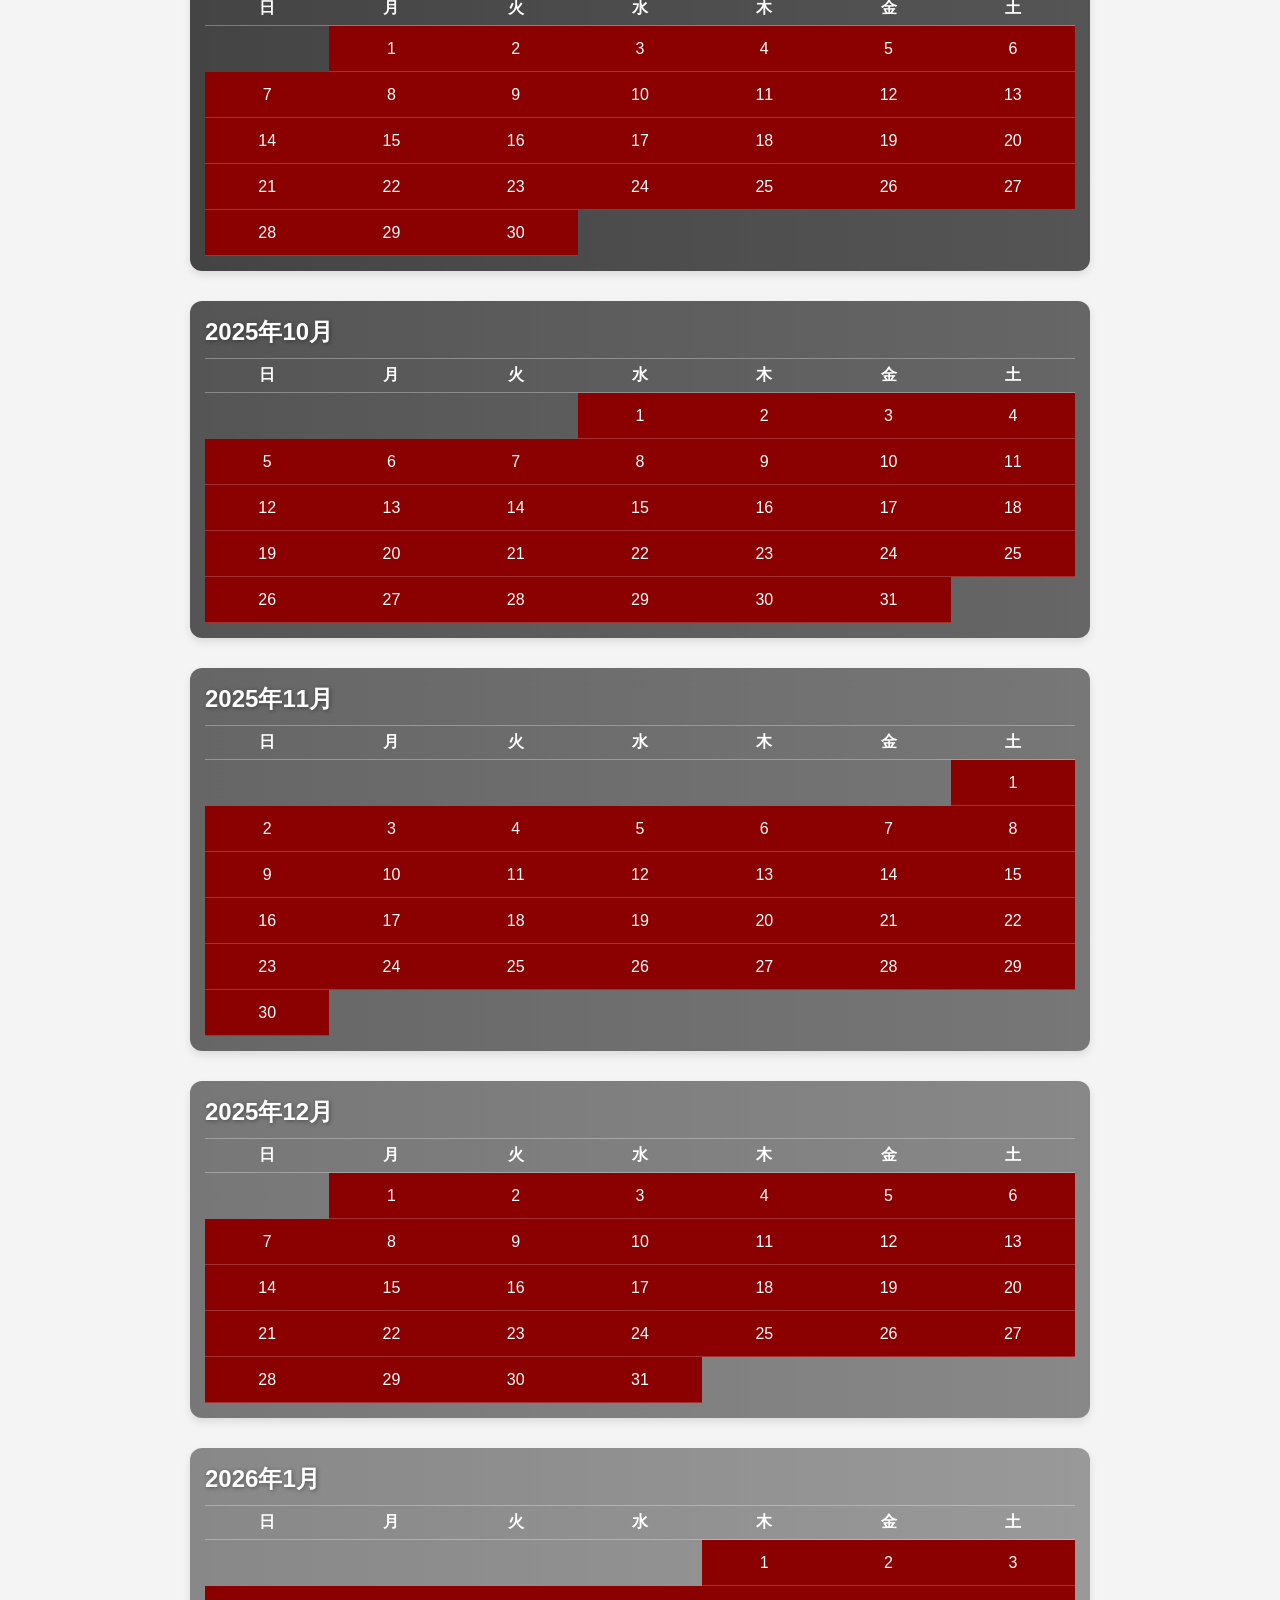
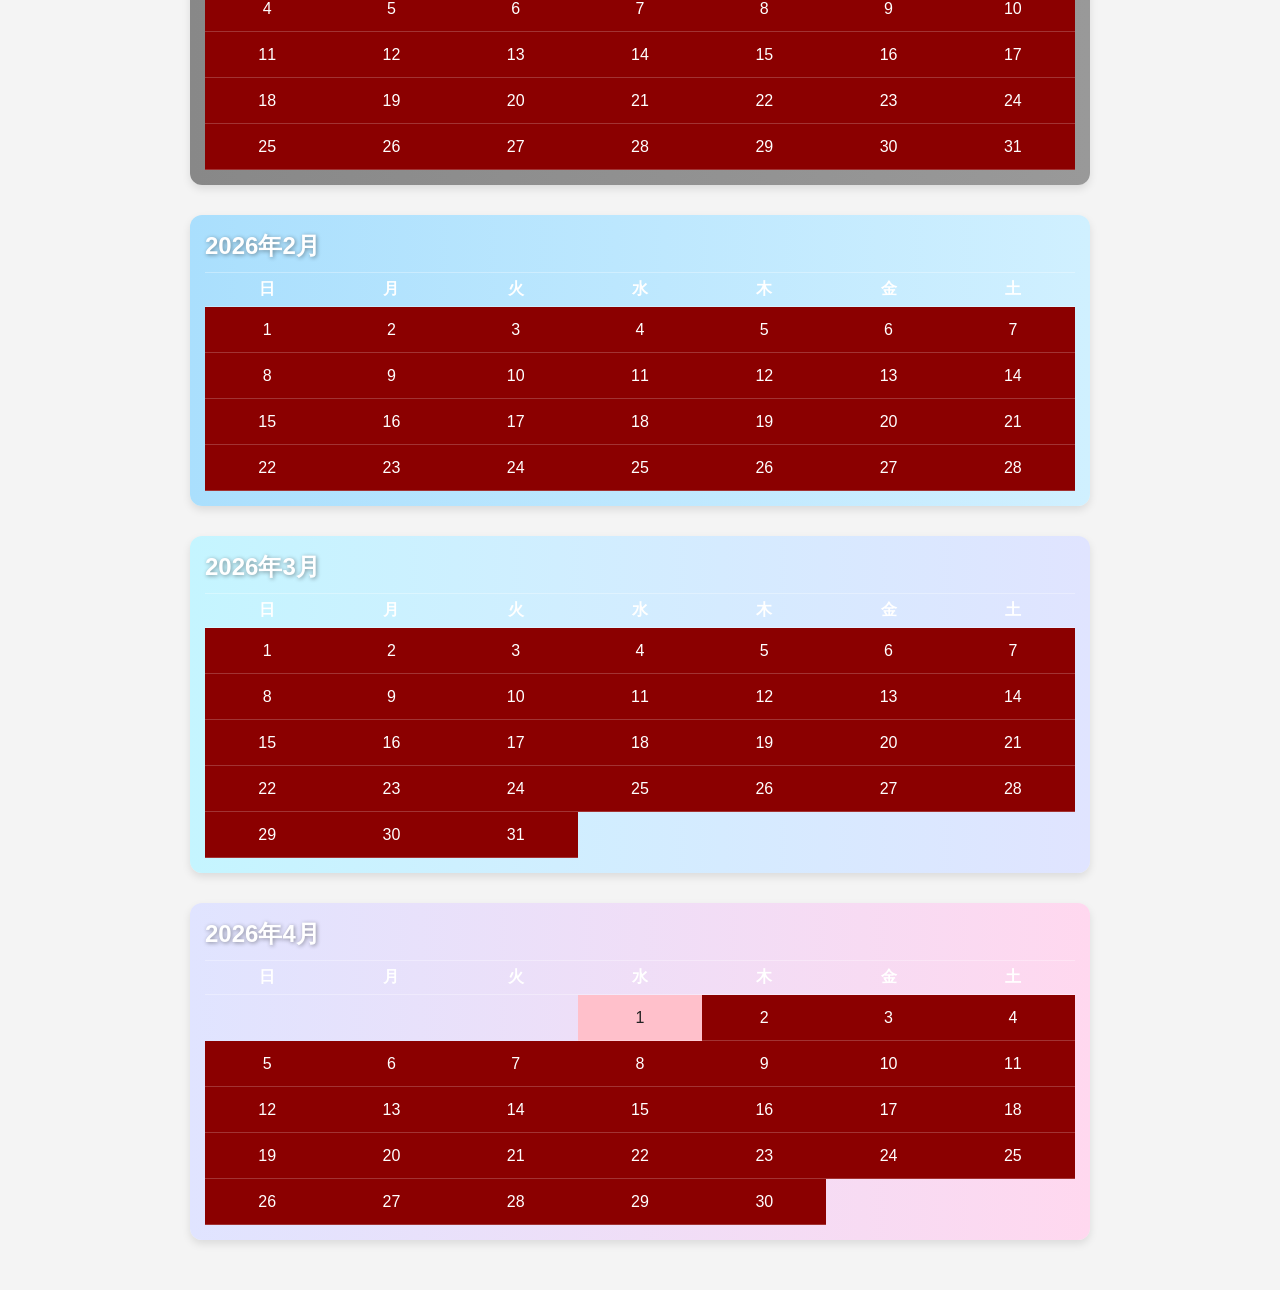
==== commit 0e7e5317: "Rename main.html to index.html 少し問題がある。。でも、只今問題なくで" ====
--- a/index.html
+++ b/index.html
@@ -1,94 +1,176 @@
 <!DOCTYPE html>
-<html lang="zh-CN">
+<html lang="zh">
 <head>
-    <meta charset="UTF-8">
-    <meta name="viewport" content="width=device-width, initial-scale=1.0">
-    <title>Team SYL - Run on /YALICore Indev/</title>
-    <link rel="stylesheet" href="style.css">
-    <script defer src="script.js"></script>
+  <meta charset="UTF-8">
+  <title>Run2JP Karenndaa</title>
+  <meta name="viewport" content="width=device-width, initial-scale=1">
+  <style>
+    :root {
+      --max-width: 900px;
+      --day-height: 45px;
+    }
+
+    @media (max-width : 373px ){
+      :root {
+        --day-height: 60px;
+      }
+    }
+
+    body {
+      margin: 0;
+      padding: 20px;
+      font-family: "Segoe UI", "Roboto", sans-serif;
+      background-color: #f4f4f4;
+      display: flex;
+      justify-content: center;
+    }
+
+    .container {
+      max-width: var(--max-width);
+      width: 100%;
+    }
+
+    .month {
+      margin-bottom: 30px;
+      border-radius: 12px;
+      overflow: hidden;
+      padding: 15px;
+      box-shadow: 0 4px 8px rgba(0,0,0,0.1);
+    }
+
+    h2 {
+      margin: 0 0 10px 0;
+      color: white;
+      font-size: 1.5em;
+      text-shadow: 1px 1px 4px rgba(0,0,0,0.4);
+    }
+
+    .calendar {
+      display: grid;
+      grid-template-columns: repeat(7, 1fr);
+      border-top: 1px solid rgba(255,255,255,0.3);
+    }
+
+    .weekday-label {
+      font-weight: bold;
+      color: white;
+      padding: 6px 0;
+      text-align: center;
+      border-bottom: 1px solid rgba(255,255,255,0.3);
+    }
+
+    .day {
+      height: var(--day-height);
+      text-align: center;
+      line-height: var(--day-height);
+      font-weight: 500;
+      color: #333;
+      border-bottom: 1px solid rgba(255,255,255,0.2);
+    }
+
+    .past {
+      background-color: #8b0000 !important; /* 深红色 */
+      color: white !important;
+    }
+
+    .special-red {
+      background-color: #8b0000 !important;
+      color: white !important;
+    }
+
+    .special-pink {
+      background-color: #ffc0cb !important;
+      color: #222 !important;
+    }
+
+    /* 背景渐变 */
+    .month-bg-0  { background: linear-gradient(to right, #000, #111); }
+    .month-bg-1  { background: linear-gradient(to right, #111, #222); }
+    .month-bg-2  { background: linear-gradient(to right, #222, #333); }
+    .month-bg-3  { background: linear-gradient(to right, #333, #444); }
+    .month-bg-4  { background: linear-gradient(to right, #444, #555); }
+    .month-bg-5  { background: linear-gradient(to right, #555, #666); }
+    .month-bg-6  { background: linear-gradient(to right, #666, #777); }
+    .month-bg-7  { background: linear-gradient(to right, #777, #888); }
+    .month-bg-8  { background: linear-gradient(to right, #888, #999); }
+
+    .month-bg-9  { background: linear-gradient(to right, #aadffd, #d0f0ff); }
+    .month-bg-10 { background: linear-gradient(to right, #c5f5ff, #e0e4ff); }
+    .month-bg-11 { background: linear-gradient(to right, #e0e4ff, #ffd8ef); }
+    .month-bg-12 { background: linear-gradient(to right, #ffd8ef, #ffeaf4); }
+  </style>
 </head>
 <body>
+  <div class="container" id="calendar-container"></div>
 
-    <!-- 顶 -->
-    <header class="topbar">
-        <div class="logo-container">
-            <img src="logo.png" alt="logo" class="logo" ondblclick="redirectToInfo()">
-        </div>
-        <div class="title">
-            <h1>Team SYL</h1>
-            <p>菜篮里的菜数字艺术工作室</p>
-        </div>
-        <button class="menu-btn" onclick="toggleMenu()">☰</button>
-    </header>
+  <script>
+    const container = document.getElementById("calendar-container");
 
-    <!-- 菜单 -->
-    <nav class="side-menu">
-        <button class="close-btn" onclick="toggleMenu()">×</button>
-        <ul>
-            <li><a href="#">没用</a></li>
-            <li><a href="#">没用</a></li>
-            <li><a href="#">没用</a></li>
-        </ul>
-    </nav>
-	<!-- 侧边 -->
-<nav class="side-menu">
-    <button class="close-btn" onclick="toggleMenu()">×</button>
-    <ul>
-        <li><button class="menu-item" onclick="openPopup('你点这里干什么？')">首页</button></li>
-        <li><button class="menu-item" onclick="openPopup('告诉你了没用。')">没用</button></li>
-        <li><button class="menu-item" onclick="openPopup('免责声明
+    const monthNames = [
+      "2025年5月", "2025年6月", "2025年7月", "2025年8月",
+      "2025年9月", "2025年10月", "2025年11月", "2025年12月",
+      "2026年1月", "2026年2月", "2026年3月", "2026年4月"
+    ];
 
-本网站为非营利性平台，所有内容均用于学习、交流和欣赏之目的，不涉及任何商业用途。
-	1.	字体与文字图片
-	•	本网站所使用的字体、文字图片等素材，均来自官方授权、公共资源或用户自行提供。若因字体授权问题产生争议，请提供相关证明，我们将在核实后及时处理。
-	•	若某些字体或文字图片可能涉及未明确授权的版权内容，请相关权利人及时联系我们，我们将在收到通知后尽快删除或更换相关内容。
-	2.	用户投稿
-	•	用户在本网站提交的任何内容（包括但不限于文字、图片、字体等），应确保其拥有完整版权或已获得合法授权。
-	•	若用户提交的内容侵犯第三方权利，责任由投稿者本人承担，本网站不承担任何连带责任。
-	3.	法律与合规
-	•	本网站尊重并遵守中国大陆的知识产权法律法规，如《著作权法》《商标法》《互联网信息服务管理办法》等。
-	•	若网站内容无意中侵犯了您的合法权益，请联系我们，我们将积极沟通并妥善处理。')">联系我们</button></li>
-    </ul>
-</nav>
+    const daysInMonth = [31, 30, 31, 31, 30, 31, 30, 31, 31, 28, 31, 30];
+    const startDate = new Date(2025, 4, 1); // May 2025
 
-<!-- 弹窗 -->
-<div id="popup" class="popup">
-    <div class="popup-content">
-        <p id="popup-text"></p>
-        <button class="popup-close" onclick="closePopup()">确定</button>
-    </div>
-</div>
+    const today = new Date();
+    const todayDateStr = `${today.getFullYear()}-${today.getMonth()+1}-${today.getDate()}`;
 
-    <!-- 主页 -->
-    <main>
-        <section class="hero">
-            <h2>ようこそ！YALI Core GUI(Indev)</h2>
-			<h2>Welcome.</h2>
-        </section>
-        <section class="announcement">
-            <p>🪧公告板(Beta)</p>
-            <p>本网站已经更新为YALI Core GUI(Indev)前端。</p>
-            <p>欢迎反馈问题、报告Bug问题。</p>
-            <p>Now Version::20250305a</p>
-        </section>
-        <section class="gallery">
-            <div class="gallery-item"><img src="1.png" alt="作品1"><div class="info"><h3>《Big Dragon(初版)》</h3><p>作者：</p><p>菜篮里的菜</p><p>2025</p><p>做为YALI CoreGUI 的吉祥物出现。</p></div></div>
-            <div class="gallery-item"><img src="2.png" alt="作品2"><div class="info"><h3>《Big Dragon(再版)》</h3><p>作者：</p><p>ミズナツ</p><p>2025</p></div></div>
-            <div class="gallery-item"><img src="3.png" alt="作品3"><div class="info"><h3>《李伟（伪）》</h3><p>作者：</p><p>留雅利</p><p>2025</p></div></div>
-            <div class="gallery-item"><img src="4.png" alt="作品4"><div class="info"><h3>只是在发呆</h3><p>作者：</p><p>菜篮里的菜</p><p>2025</p></div></div>
-            <div class="gallery-item"><img src="5.png" alt="作品5"><div class="info"><h3>Tears of Li????</h3><p>作者：</p><p>ミズナツ</p><p>2025</p></div></div>
-            <div class="gallery-item"><img src="6.png" alt="作品6"><div class="info"><h3>《最懂马哲的老师》</h3><p>作者：</p><p>菜篮里的菜</p><p>2025</p><p>本作品是本网站建成的间接因素。</p><p>同样的，也是工作室第一个作品。</p></div></div></div></div>
-        </section>
-    </main>
+    for (let m = 0; m < 12; m++) {
+      const realMonth = (4 + m) % 12;
+      const yearOffset = Math.floor((4 + m) / 12);
+      const year = 2025 + yearOffset;
+      const days = daysInMonth[m];
 
-    <footer>
-        <p>&copy;2025 TeamSYL/菜篮里的菜数字艺术工作室（伪）</p>
-        <p>本网站及附属仓库以及源代码中出现的一切人物、组织、事件均为虚构，与现实无任何关系。</p></p>仅供娱乐。本网站为非营利性平台，所有内容均用于学习、交流和欣赏之目的，不涉及任何商业用途。</p>
-        <p>本网站不为中国大陆的用户提供服务。请自行退出。</p>
-        <p>版本信息 Version::</p>
-		<p>YALICore GUI(Indev) 1.0b</p>
-    </footer>
+      const monthDiv = document.createElement("div");
+      monthDiv.className = `month month-bg-${m}`;
+      monthDiv.innerHTML = `<h2>${monthNames[m]}</h2>`;
 
-	
+      const calendar = document.createElement("div");
+      calendar.className = "calendar";
+
+      const weekdays = ["日", "月", "火", "水", "木", "金", "土"];
+      weekdays.forEach(day => {
+        const label = document.createElement("div");
+        label.className = "weekday-label";
+        label.textContent = day;
+        calendar.appendChild(label);
+      });
+
+      const firstDay = new Date(year, realMonth, 1).getDay();
+      for (let i = 0; i < firstDay; i++) {
+        const empty = document.createElement("div");
+        calendar.appendChild(empty);
+      }
+
+      for (let d = 1; d <= days; d++) {
+        const dateDiv = document.createElement("div");
+        dateDiv.className = "day";
+        dateDiv.textContent = d;
+
+        const dateStr = `${year}-${realMonth + 1}-${d}`;
+        const dateObj = new Date(year, realMonth, d);
+
+        // 特殊日期判断
+        const isSpecialRed = (year === 2025 && realMonth === 6 && d === 6);
+        const isSpecialPink = (year === 2026 && realMonth === 3 && d === 1); // 4月是 realMonth === 3
+
+        if (isSpecialRed) {
+          dateDiv.classList.add("special-red");
+        } else if (isSpecialPink) {
+          dateDiv.classList.add("special-pink");
+        } else if (dateObj < today || dateStr === todayDateStr) {
+          dateDiv.classList.add("past");
+        }
+
+        calendar.appendChild(dateDiv);
+      }
+
+      monthDiv.appendChild(calendar);
+      container.appendChild(monthDiv);
+    }
+  </script>
 </body>
-</html>+</html>
